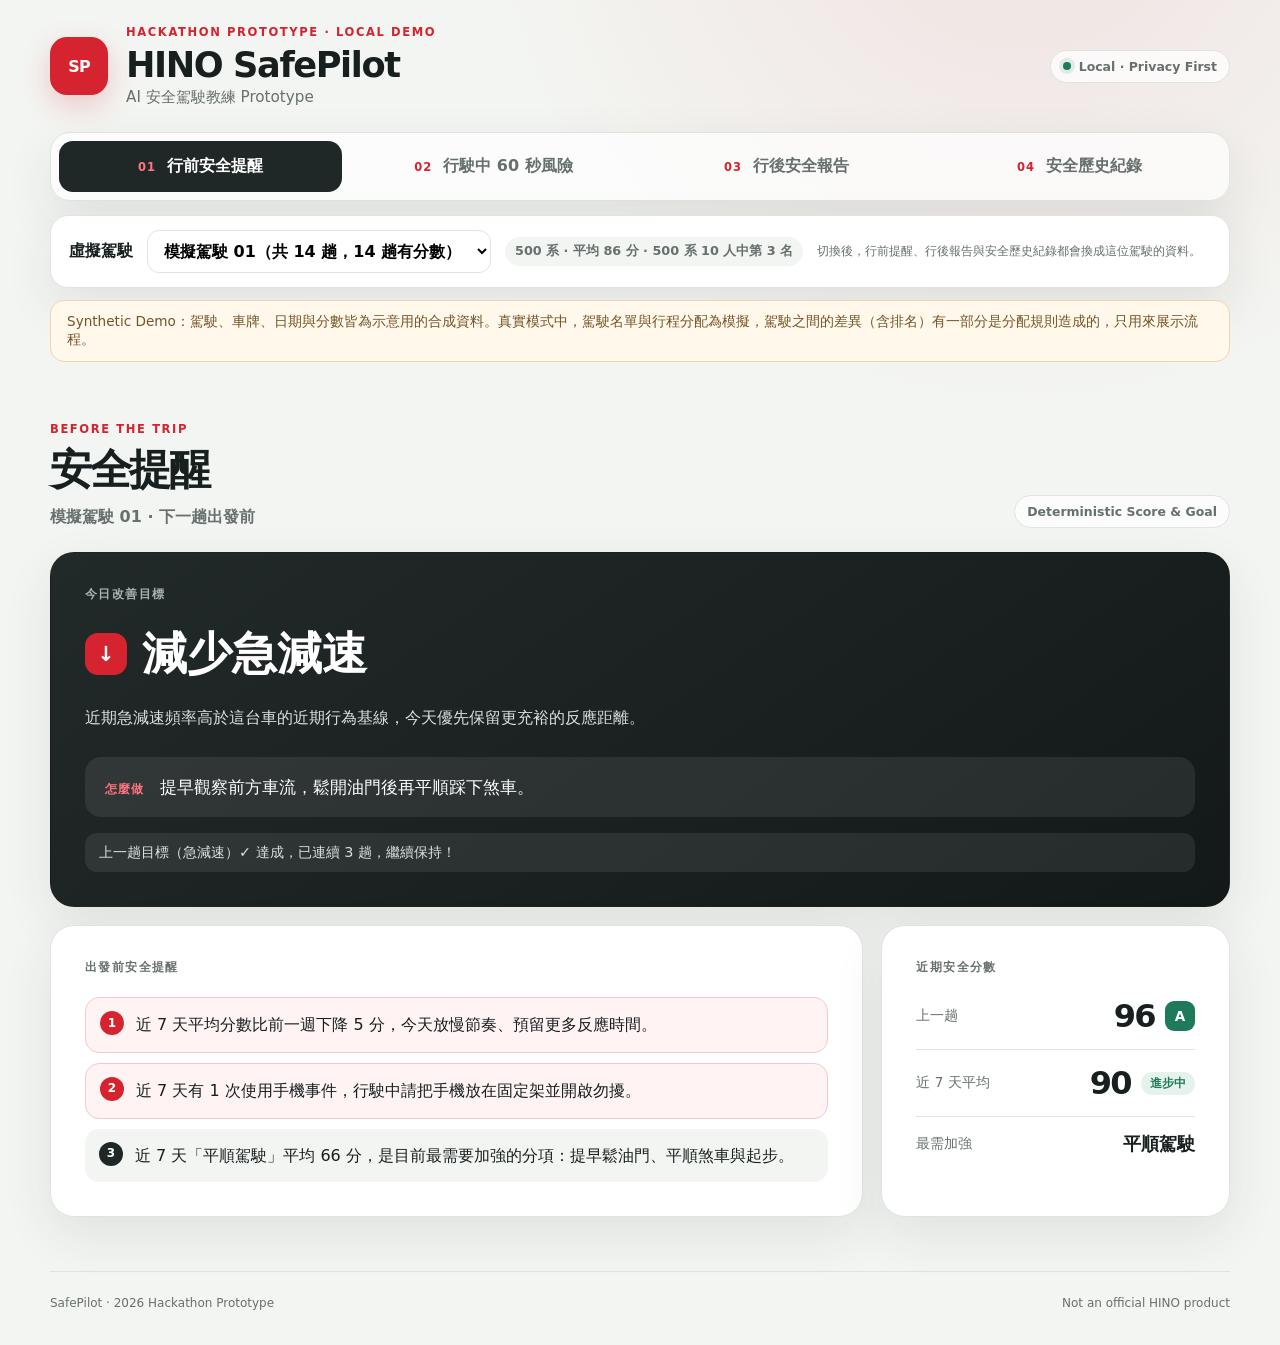
==== demo/index.html @ b27cf3ff "feat: turn the 60-second tab into a simulated-drive prediction player - Play a driver's trip forward" ====
<!doctype html>
<html lang="zh-Hant">
  <head>
    <meta charset="utf-8" />
    <meta name="viewport" content="width=device-width, initial-scale=1" />
    <meta name="description" content="SafePilot hackathon local prototype viewer" />
    <title>HINO SafePilot — Local Prototype</title>
    <link rel="icon" href="data:," />
    <link rel="stylesheet" href="./styles.css" />
  </head>
  <body>
    <div class="app-shell">
      <header class="topbar">
        <div class="brand-lockup">
          <span class="brand-mark" aria-hidden="true">SP</span>
          <div>
            <p class="eyebrow">Hackathon Prototype · Local Demo</p>
            <h1>HINO SafePilot</h1>
            <p class="subtitle">AI 安全駕駛教練 Prototype</p>
          </div>
        </div>
        <div class="system-chip"><span class="status-dot"></span>Local · Privacy First</div>
      </header>

      <nav class="stage-nav" aria-label="SafePilot 三階段導覽">
        <button class="stage-button active" data-view="predrive" aria-selected="true">
          <span class="stage-number">01</span><span>行前安全提醒</span>
        </button>
        <button class="stage-button" data-view="driving" aria-selected="false">
          <span class="stage-number">02</span><span>行駛中 60 秒風險</span>
        </button>
        <button class="stage-button" data-view="postdrive" aria-selected="false">
          <span class="stage-number">03</span><span>行後安全報告</span>
        </button>
        <button class="stage-button" data-view="drivers" aria-selected="false">
          <span class="stage-number">04</span><span>安全歷史紀錄</span>
        </button>
      </nav>

      <div class="driver-bar">
        <label for="driver-select">虛擬駕駛</label>
        <select id="driver-select"></select>
        <span id="driver-meta" class="driver-meta">—</span>
        <span class="microcopy">切換後，行前提醒、行後報告與安全歷史紀錄都會換成這位駕駛的資料。</span>
      </div>
      <p id="drivers-mock-note" class="mock-note">—</p>

      <main>
        <div id="global-error" class="error-panel hidden" role="alert">
          <strong>資料暫時無法取得</strong>
          <span>請確認 localhost server 與 synthetic JSON 是否可讀取。</span>
        </div>
        <div id="local-banner" class="local-banner hidden" role="note">
          <strong>本機私有資料</strong>
          <span>分數與提醒來自本機的 HINO 分析結果，只能在本機檢視，請勿截圖或外流。行駛中畫面仍使用 Synthetic Demo。</span>
        </div>

        <section id="predrive-view" class="view active" aria-labelledby="predrive-title">
          <div class="view-heading">
            <div><p class="eyebrow">Before the trip</p><h2 id="predrive-title">安全提醒</h2><p id="predrive-for" class="view-subtitle">—</p></div>
            <span class="contract-chip">Deterministic Score &amp; Goal</span>
          </div>
          <article class="goal-card accent-card today-goal">
            <p class="card-label">今日改善目標</p>
            <div class="goal-title-row"><span id="goal-icon" class="metric-icon">↓</span><h3 id="goal-title">—</h3></div>
            <p id="goal-message" class="lead-copy">資料載入中…</p>
            <div class="goal-how"><span>怎麼做</span><p id="goal-action">—</p></div>
            <p id="last-goal" class="last-goal hidden">—</p>
          </article>
          <div class="briefing-grid">
            <article class="metric-panel reminder-panel">
              <p class="card-label">出發前安全提醒</p>
              <ol id="reminder-list" class="reminder-list"></ol>
            </article>
            <article class="metric-panel score-summary">
              <p class="card-label">近期安全分數</p>
              <dl class="summary-list">
                <div><dt>上一趟</dt><dd><strong id="brief-last-score">—</strong><em id="brief-last-grade" class="grade-badge">—</em></dd></div>
                <div><dt id="brief-recent-label">近 7 天平均</dt><dd><strong id="brief-recent-score">—</strong><em id="brief-trend" class="trend-chip">—</em></dd></div>
                <div><dt>最需加強</dt><dd><strong id="brief-weakest" class="summary-text">—</strong></dd></div>
              </dl>
            </article>
          </div>
        </section>

        <section id="driving-view" class="view" aria-labelledby="driving-title">
          <div class="view-heading">
            <div><p class="eyebrow">During the trip</p><h2 id="driving-title">未來 60 秒風險契約預覽</h2><p id="driving-for" class="view-subtitle hidden">—</p></div>
            <span class="contract-chip warning">Offline Experiment</span>
          </div>
          <div id="driving-toolbar" class="driver-toolbar hidden">
            <label for="driving-select">選擇行程</label>
            <select id="driving-select"></select>
            <span class="microcopy">只列出有足夠連續資料（過去 5 分鐘）可以做 60 秒預測的行程</span>
          </div>
          <div id="player" class="player hidden">
            <button id="play-btn" type="button" class="play-btn" aria-label="播放">▶ 開始模擬行駛</button>
            <label for="play-speed" class="microcopy">速度</label>
            <select id="play-speed"><option value="10">10 倍</option><option value="30" selected>30 倍</option><option value="60">60 倍</option></select>
            <input id="play-slider" type="range" min="0" max="0" value="0" aria-label="行程時間" />
            <span id="play-clock" class="play-clock">—</span>
            <label class="voice-toggle"><input id="play-voice" type="checkbox" /> 語音提醒</label>
          </div>
          <div class="model-disclosure">
            <div><span class="status-dot amber"></span><strong>Model Status: XGBoost Experiment Ready · Not Production</strong></div>
            <p id="driving-disclosure">Evaluation Mode: Offline。下方時間線與風險數值皆是 Synthetic Demo，未連接即時車輛或 production alert engine。</p>
          </div>
          <div class="driving-grid">
            <article class="risk-dial-card">
              <span id="driving-badge" class="simulation-badge">Synthetic Demo</span>
              <div class="risk-dial" id="risk-dial"><div><strong id="risk-score">—</strong><span id="risk-dial-caption">模擬機率</span></div></div>
              <h3 id="risk-level">—</h3>
              <p id="risk-event">—</p>
              <p id="voice-banner" class="voice-banner hidden">—</p>
            </article>
            <article class="metric-panel">
              <p class="card-label">Prediction Contract Preview</p>
              <dl class="contract-list">
                <div><dt>預測 horizon</dt><dd id="risk-horizon">—</dd></div>
                <div><dt>模型版本</dt><dd id="risk-model">—</dd></div>
                <div><dt>候選 label</dt><dd id="risk-label">—</dd></div>
                <div><dt>Anchor cadence</dt><dd id="risk-cadence">—</dd></div>
              </dl>
            </article>
            <article class="metric-panel">
              <p class="card-label">Known Holdout · Aggregate</p>
              <dl class="contract-list">
                <div><dt>XGB / Logistic PR-AUC</dt><dd>0.526 / 0.491</dd></div>
                <div><dt>XGB Recall / Precision</dt><dd>0.313 / 0.604</dd></div>
                <div><dt>V1 false alerts/hour</dt><dd>3.12</dd></div>
                <div><dt>狀態</dt><dd>Known benchmark only</dd></div>
              </dl>
            </article>
          </div>
          <article id="model-inputs" class="factor-panel hidden">
            <p class="card-label">模型現在看到的資料（只有「現在」以前）</p>
            <div class="factor-list">
              <div class="factor-item"><strong id="in-speed">—</strong><span>近 1 分鐘平均車速</span></div>
              <div class="factor-item"><strong id="in-decel">—</strong><span>近 5 分鐘急減速次數</span></div>
              <div class="factor-item"><strong id="in-distract">—</strong><span>近 5 分鐘分心次數</span></div>
            </div>
          </article>
          <article id="risk-chart-panel" class="factor-panel hidden">
            <p class="card-label">每 10 秒一次的 60 秒風險預測（只畫到現在）</p>
            <div id="risk-chart" class="score-chart risk-chart" role="img" aria-label="這趟每 10 秒的預測風險"></div>
            <p id="risk-chart-note" class="microcopy">—</p>
          </article>
          <article class="factor-panel"><p id="factor-label" class="card-label">模擬 top factors</p><div id="risk-factors" class="factor-list"></div></article>
          <article class="factor-panel"><p id="timeline-label" class="card-label">Alert Policy V1 · Synthetic Timeline</p><div id="alert-timeline" class="alert-timeline"></div></article>
          <p class="microcopy">Threshold、cooldown、escalation 與 hysteresis 皆為 experimental prototype，尚未經 HINO／domain expert 核准；本頁不執行模型推論。</p>
        </section>

        <section id="postdrive-view" class="view" aria-labelledby="postdrive-title">
          <div class="view-heading">
            <div><p class="eyebrow">After the trip</p><h2 id="postdrive-title">把每趟行程變成下一次進步</h2><p id="postdrive-for" class="view-subtitle">—</p></div>
            <span class="contract-chip">Post-trip Analytics</span>
          </div>
          <div class="driver-toolbar">
            <label for="report-select">選擇行程</label>
            <select id="report-select"></select>
            <span id="report-meta" class="microcopy">—</span>
          </div>
          <article id="goal-check" class="goal-check hidden">
            <div>
              <p class="card-label">這趟的目標達成了嗎？</p>
              <h3 id="goal-check-title">—</h3>
              <p id="goal-check-detail" class="microcopy">—</p>
            </div>
            <div class="goal-check-side">
              <span id="goal-check-badge" class="goal-badge">—</span>
              <strong id="goal-check-streak">—</strong>
            </div>
          </article>
          <div class="score-grid">
            <article class="score-card accent-card">
              <p class="card-label">本趟安全分數</p>
              <div class="score-ring" id="score-ring"><div><strong id="score-overall">—</strong><span>/ 100</span></div></div>
              <div class="score-grade-row"><span id="score-grade" class="grade-badge large">—</span><p id="score-note">—</p></div>
            </article>
            <article class="metric-panel">
              <p class="card-label">分項分數</p>
              <div id="category-bars" class="category-bars"></div>
              <p class="card-label deduction-label">主要扣分原因</p>
              <ul id="deduction-list" class="deduction-list"></ul>
              <p id="score-caps" class="microcopy"></p>
            </article>
          </div>
          <article id="road-context" class="metric-panel road-context hidden">
            <p class="card-label">路況公平比較 · 同樣路段、同樣時段的一般駕駛</p>
            <h3 id="road-summary">—</h3>
            <div id="road-items" class="road-items"></div>
            <p class="microcopy">「一般」來自油耗組的路段行為地圖（道路類型 × 時段 × 500 公尺網格）。路況調整後分數只調整急加速、急減速、超速、怠速四項，其餘項目不變。</p>
          </article>
          <article id="alert-review" class="metric-panel alert-review hidden">
            <p class="card-label">60 秒預警回放 · 如果當時有 SafePilot</p>
            <h3 id="alert-summary">—</h3>
            <ol id="alert-list" class="alert-list"></ol>
            <p id="alert-note" class="microcopy">—</p>
          </article>
          <div id="trip-metrics" class="metric-cards"></div>
          <div class="report-grid">
            <article class="event-card">
              <p class="card-label">行為事件摘要</p>
              <div id="event-list" class="event-list"></div>
              <div class="behavior-pair">
                <div><span>相對較佳</span><strong id="trip-strength">—</strong></div>
                <div><span>優先改善</span><strong id="trip-weakness">—</strong></div>
              </div>
            </article>
            <article class="ai-report-card accent-card">
              <p class="card-label" id="ai-label">AI 行程摘要 · Synthetic</p>
              <blockquote id="ai-summary">資料載入中…</blockquote>
              <div class="next-focus"><span>NEXT FOCUS</span><strong id="next-focus">—</strong></div>
            </article>
          </div>
          <article class="context-card"><p class="card-label">值得留意的事件脈絡</p><div id="event-context">—</div></article>
          <p class="microcopy score-disclaimer">安全分數由固定公式計算（safety-score-v1），權重與參考值為 prototype 設定，尚未經 HINO／domain expert 驗證；AI 只負責文字說明，不參與評分。</p>
        </section>

        <section id="drivers-view" class="view" aria-labelledby="drivers-title">
          <div class="view-heading">
            <div><p class="eyebrow">Driver history</p><h2 id="drivers-title">安全歷史紀錄</h2></div>
            <span class="contract-chip warning">模擬駕駛名單</span>
          </div>
          <div class="driver-stats">
            <article class="trip-metric"><span>平均安全分數</span><strong id="drv-average">—</strong><em id="drv-rank" class="rank-note">—</em><em id="drv-road" class="rank-note">—</em></article>
            <article class="trip-metric"><span id="drv-recent-label">最近 10 趟平均</span><strong id="drv-recent">—</strong><em id="drv-trend" class="trend-chip">—</em></article>
            <article class="trip-metric"><span>全部行程／總里程</span><strong id="drv-trips">—</strong></article>
            <article class="trip-metric"><span>鏡頭遮蔽行程</span><strong id="drv-camera">—</strong></article>
          </div>
          <div class="report-grid">
            <article class="metric-panel">
              <p class="card-label">每趟安全分數走勢</p>
              <div id="drv-chart" class="score-chart" role="img" aria-label="每趟安全分數走勢"></div>
              <p class="microcopy">只畫 2 公里以上的行程（短程權重低，列在下方紀錄表）。虛線為等級門檻（A 90、B 80、C 70、D 60）；滑鼠移到點上可看該趟分數。平均分數依公里數加權。</p>
            </article>
            <article class="metric-panel">
              <p class="card-label">分項平均</p>
              <div id="drv-categories" class="category-bars"></div>
              <p class="card-label deduction-label">最常被扣分的項目</p>
              <ul id="drv-deductions" class="deduction-list"></ul>
            </article>
          </div>
          <article class="metric-panel trip-history">
            <p class="card-label">行程紀錄（最新在上，點選可看扣分明細）</p>
            <div class="table-scroll">
              <table class="history-table">
                <thead><tr><th>第幾趟</th><th>日期</th><th>車牌（模擬）</th><th>里程</th><th>分數</th><th>等級</th><th>目標</th><th>主要扣分</th></tr></thead>
                <tbody id="drv-trip-rows"></tbody>
              </table>
            </div>
            <div id="drv-trip-detail" class="trip-detail hidden"></div>
          </article>
        </section>
      </main>

      <footer><span>SafePilot · 2026 Hackathon Prototype</span><span>Not an official HINO product</span></footer>
    </div>
    <script src="./app.js" defer></script>
  </body>
</html>
---- demo/styles.css ----
:root {
  --ink: #17201f;
  --muted: #66706e;
  --paper: #f3f5f2;
  --surface: #ffffff;
  --line: #dfe4df;
  --red: #d5232f;
  --red-dark: #a81721;
  --charcoal: #202827;
  --green: #1f7a5b;
  --amber: #dc8b18;
  --shadow: 0 18px 50px rgba(30, 42, 39, 0.09);
}

* { box-sizing: border-box; }
body {
  margin: 0;
  color: var(--ink);
  background:
    radial-gradient(circle at 80% -10%, rgba(213, 35, 47, 0.09), transparent 34rem),
    var(--paper);
  font-family: Inter, "Noto Sans TC", "Segoe UI", system-ui, sans-serif;
}
button { font: inherit; }
.app-shell { width: min(1180px, calc(100% - 40px)); margin: 0 auto; min-height: 100vh; }
.topbar { min-height: 132px; display: flex; align-items: center; justify-content: space-between; gap: 24px; }
.brand-lockup { display: flex; align-items: center; gap: 18px; }
.brand-mark {
  display: grid; place-items: center; width: 58px; height: 58px; border-radius: 17px;
  background: var(--red); color: white; font-weight: 900; letter-spacing: -0.05em; box-shadow: 0 10px 28px rgba(213, 35, 47, .22);
}
.eyebrow { margin: 0 0 5px; color: var(--red); font-size: .72rem; font-weight: 800; letter-spacing: .14em; text-transform: uppercase; }
h1, h2, h3, p { margin-top: 0; }
h1 { margin-bottom: 2px; font-size: clamp(1.55rem, 3vw, 2.2rem); letter-spacing: -.04em; }
.subtitle { margin: 0; color: var(--muted); font-size: .95rem; }
.system-chip, .contract-chip, .simulation-badge {
  display: inline-flex; align-items: center; gap: 8px; width: fit-content; padding: 8px 12px;
  border: 1px solid var(--line); border-radius: 999px; background: rgba(255,255,255,.75); color: var(--muted); font-size: .78rem; font-weight: 700;
}
.status-dot { width: 8px; height: 8px; border-radius: 50%; background: var(--green); box-shadow: 0 0 0 4px rgba(31,122,91,.12); }
.status-dot.amber { background: var(--amber); box-shadow: 0 0 0 4px rgba(220,139,24,.14); }
.stage-nav { display: grid; grid-template-columns: repeat(4, 1fr); gap: 10px; padding: 8px; border: 1px solid var(--line); border-radius: 20px; background: rgba(255,255,255,.72); box-shadow: var(--shadow); }
.stage-button { border: 0; border-radius: 14px; padding: 15px 18px; color: var(--muted); background: transparent; cursor: pointer; font-weight: 750; transition: background .18s ease, color .18s ease, transform .18s ease; }
.stage-button:hover { transform: translateY(-1px); }
.stage-button.active { background: var(--charcoal); color: white; }
.stage-number { margin-right: 11px; color: var(--red); font-size: .72rem; letter-spacing: .08em; }
.stage-button.active .stage-number { color: #ff7680; }
main { padding: 42px 0 54px; }
.view { display: none; animation: reveal .28s ease; }
.view.active { display: block; }
@keyframes reveal { from { opacity: 0; transform: translateY(6px); } to { opacity: 1; transform: none; } }
.view-heading { display: flex; align-items: end; justify-content: space-between; gap: 20px; margin-bottom: 24px; }
.view-heading h2 { margin: 0; font-size: clamp(1.7rem, 4vw, 2.65rem); letter-spacing: -.055em; }
.contract-chip.warning { color: #89520a; border-color: #f0ce9f; background: #fff7e9; }
.driving-grid, .report-grid { display: grid; grid-template-columns: 1.2fr .8fr; gap: 18px; }
.goal-card, .metric-panel, .risk-dial-card, .factor-panel, .event-card, .ai-report-card, .context-card { border: 1px solid var(--line); border-radius: 24px; background: var(--surface); padding: clamp(22px, 4vw, 34px); box-shadow: var(--shadow); }
.accent-card { color: white; border-color: transparent; background: linear-gradient(145deg, #222a29, #131918); }
.card-label { margin-bottom: 22px; color: var(--muted); font-size: .72rem; font-weight: 850; letter-spacing: .12em; text-transform: uppercase; }
.accent-card .card-label { color: #aab4b1; }
.goal-title-row { display: flex; align-items: center; gap: 15px; }
.goal-title-row h3 { margin: 0; font-size: clamp(1.7rem, 4vw, 2.8rem); }
.metric-icon { display: grid; place-items: center; width: 42px; height: 42px; border-radius: 13px; background: var(--red); font-size: 1.3rem; font-weight: 900; }
.lead-copy { max-width: 720px; margin: 20px 0 24px; color: #dbe1df; line-height: 1.8; }
.behavior-pair span { display: block; margin-bottom: 6px; color: var(--muted); font-size: .74rem; }
.microcopy { margin: 0; color: var(--muted); font-size: .78rem; }
.model-disclosure { display: flex; align-items: center; justify-content: space-between; gap: 24px; margin-bottom: 18px; padding: 18px 22px; border: 1px solid #efd5ab; border-radius: 18px; background: #fff8eb; }
.model-disclosure div { display: flex; align-items: center; gap: 10px; }
.model-disclosure p { margin: 0; color: #755528; font-size: .85rem; }
.risk-dial-card { position: relative; display: grid; justify-items: center; text-align: center; }
.simulation-badge { position: absolute; top: 22px; right: 22px; color: var(--red-dark); border-color: #f1c8cb; background: #fff6f6; }
.risk-dial { --score: 0deg; position: relative; display: grid; place-items: center; width: 220px; aspect-ratio: 1; margin: 24px 0; border-radius: 50%; background: conic-gradient(var(--red) var(--score), #ecefec 0); }
.risk-dial::before { content: ""; position: absolute; width: 168px; aspect-ratio: 1; border-radius: 50%; background: white; }
.risk-dial div { position: relative; z-index: 1; }
.risk-dial strong { display: block; font-size: 3rem; letter-spacing: -.06em; }
.risk-dial span { color: var(--muted); font-size: .76rem; }
.risk-dial-card h3 { margin-bottom: 8px; font-size: 1.45rem; }
.risk-dial-card > p { color: var(--muted); }
.contract-list { margin: 0; }
.contract-list div { display: flex; justify-content: space-between; gap: 20px; padding: 17px 0; border-bottom: 1px solid var(--line); }
.contract-list div:last-child { border-bottom: 0; }
.contract-list dt { color: var(--muted); }
.contract-list dd { margin: 0; text-align: right; font-weight: 750; }
.factor-panel { margin-top: 18px; }
.factor-list { display: grid; grid-template-columns: repeat(3, 1fr); gap: 12px; }
.factor-item { padding: 18px; border-radius: 15px; background: var(--paper); }
.factor-item strong { display: block; margin-bottom: 7px; }
.factor-item span { color: var(--muted); font-size: .8rem; }
.alert-timeline { display: grid; grid-template-columns: repeat(3, 1fr); gap: 12px; }
.timeline-item { padding: 16px; border-left: 4px solid #c7ceca; border-radius: 12px; background: var(--paper); }
.timeline-item.speaks { border-left-color: var(--red); background: #fff5f6; }
.timeline-item strong, .timeline-item span { display: block; }
.timeline-item span { margin-top: 6px; color: var(--muted); font-size: .78rem; }
.metric-cards { display: grid; grid-template-columns: repeat(4, 1fr); gap: 12px; margin-bottom: 18px; }
.trip-metric { padding: 20px; border: 1px solid var(--line); border-radius: 18px; background: white; box-shadow: 0 10px 28px rgba(30,42,39,.06); }
.trip-metric span { display: block; margin-bottom: 10px; color: var(--muted); font-size: .72rem; }
.trip-metric strong { font-size: 1.6rem; letter-spacing: -.04em; }
.event-list { display: grid; gap: 10px; }
.event-row { display: flex; justify-content: space-between; padding: 12px 0; border-bottom: 1px solid var(--line); }
.event-row span { color: var(--muted); }
.behavior-pair { display: grid; grid-template-columns: 1fr 1fr; gap: 12px; margin-top: 24px; }
.behavior-pair div { padding: 17px; border-radius: 15px; background: var(--paper); }
.ai-report-card blockquote { margin: 0 0 34px; color: #eef2f0; font-size: 1.2rem; line-height: 1.8; }
.next-focus { padding-top: 20px; border-top: 1px solid rgba(255,255,255,.14); }
.next-focus span { display: block; margin-bottom: 8px; color: #aab4b1; font-size: .7rem; letter-spacing: .12em; }
.context-card { margin-top: 18px; }
.context-card > div { color: var(--muted); line-height: 1.75; }
.local-banner { display: flex; flex-direction: column; gap: 6px; margin-bottom: 22px; padding: 16px 22px; border: 1px solid #efd5ab; border-radius: 16px; background: #fff8eb; color: #755528; font-size: .85rem; }
.briefing-grid { display: grid; grid-template-columns: 1.4fr .6fr; gap: 18px; }
.score-grid { display: grid; grid-template-columns: .9fr 1.1fr; gap: 18px; margin-bottom: 18px; }
.today-goal { margin-bottom: 18px; }
.goal-how { display: flex; align-items: baseline; gap: 16px; padding: 16px 20px; border-radius: 16px; background: rgba(255,255,255,.08); }
.goal-how span { flex: none; color: #ff7680; font-size: .75rem; font-weight: 900; letter-spacing: .08em; }
.goal-how p { margin: 0; color: white; font-size: 1.05rem; line-height: 1.7; }
.summary-list { margin: 0; }
.summary-list div { display: flex; align-items: center; justify-content: space-between; gap: 12px; padding: 14px 0; border-bottom: 1px solid var(--line); }
.summary-list div:first-child { padding-top: 0; }
.summary-list div:last-child { border-bottom: 0; padding-bottom: 0; }
.summary-list dt { color: var(--muted); font-size: .85rem; }
.summary-list dd { display: flex; align-items: center; gap: 10px; margin: 0; }
.summary-list strong { font-size: 2rem; letter-spacing: -.05em; }
.summary-list .summary-text { font-size: 1.15rem; letter-spacing: 0; }
.grade-badge { display: inline-grid; place-items: center; min-width: 30px; height: 30px; padding: 0 8px; border-radius: 9px; background: var(--charcoal); color: white; font-style: normal; font-weight: 900; font-size: .85rem; }
.grade-badge.large { min-width: 48px; height: 48px; border-radius: 14px; font-size: 1.5rem; }
.grade-A { background: var(--green); } .grade-B { background: #3f8f5c; } .grade-C { background: var(--amber); } .grade-D, .grade-E { background: var(--red); }
.trend-chip { display: inline-block; padding: 4px 9px; border-radius: 99px; background: var(--paper); color: var(--muted); font-style: normal; font-size: .72rem; font-weight: 800; }
.trend-improving { background: #e5f3ec; color: var(--green); } .trend-declining { background: #fdecee; color: var(--red-dark); }
.reminder-list { display: grid; gap: 10px; margin: 0; padding: 0; list-style: none; counter-reset: reminder; }
.reminder-list li { position: relative; padding: 14px 16px 14px 50px; font-size: 1rem; border-radius: 14px; background: var(--paper); line-height: 1.6; counter-increment: reminder; }
.reminder-list li::before { content: counter(reminder); position: absolute; left: 14px; top: 13px; display: grid; place-items: center; width: 24px; height: 24px; border-radius: 50%; background: var(--charcoal); color: white; font-size: .75rem; font-weight: 800; }
.reminder-list li.high { background: #fff3f4; border: 1px solid #f3c9cd; }
.reminder-list li.high::before { background: var(--red); }
.score-card { display: grid; justify-items: center; text-align: center; border-radius: 24px; padding: clamp(22px, 4vw, 34px); box-shadow: var(--shadow); }
.score-card .card-label { justify-self: start; }
.score-ring { --score: 0deg; --ring: var(--green); position: relative; display: grid; place-items: center; width: 200px; aspect-ratio: 1; margin: 6px 0 20px; border-radius: 50%; background: conic-gradient(var(--ring) var(--score), rgba(255,255,255,.12) 0); }
.score-ring::before { content: ""; position: absolute; width: 156px; aspect-ratio: 1; border-radius: 50%; background: #171d1c; }
.score-ring div { position: relative; z-index: 1; }
.score-ring strong { display: block; font-size: 3.4rem; letter-spacing: -.06em; }
.score-ring span { color: #aab4b1; font-size: .78rem; }
.score-grade-row { display: flex; align-items: center; gap: 14px; text-align: left; }
.score-grade-row p { margin: 0; color: #dbe1df; line-height: 1.6; font-size: .9rem; }
.category-bars { display: grid; gap: 14px; }
.category-bar { display: grid; grid-template-columns: 5.5em 1fr 2.5em; align-items: center; gap: 12px; }
.category-bar span { color: var(--muted); font-size: .85rem; }
.category-bar strong { text-align: right; }
.bar-track { height: 10px; border-radius: 99px; overflow: hidden; background: var(--paper); }
.bar-track i { display: block; height: 100%; border-radius: inherit; background: var(--green); transition: width .5s ease; }
.bar-track i.mid { background: var(--amber); } .bar-track i.low { background: var(--red); }
.deduction-label { margin: 28px 0 12px; }
.deduction-list { display: grid; gap: 8px; margin: 0 0 12px; padding: 0; list-style: none; }
.deduction-list li { display: flex; justify-content: space-between; gap: 12px; padding: 10px 0; border-bottom: 1px solid var(--line); }
.deduction-list li span { color: var(--muted); font-size: .85rem; }
.deduction-list li strong { color: var(--red-dark); white-space: nowrap; }
.score-disclaimer { margin-top: 18px; }
.deduction-definition { display: block; margin-top: 4px; color: var(--muted); font-size: .76rem; opacity: .85; }
.score-warning { padding: 10px 12px; border-radius: 10px; background: #fff3f4; color: var(--red-dark); }
.driver-bar { display: flex; flex-wrap: wrap; align-items: center; gap: 10px 14px; margin-top: 14px; padding: 14px 18px; border: 1px solid var(--line); border-radius: 18px; background: var(--surface); box-shadow: var(--shadow); }
.driver-bar label { font-weight: 850; }
.driver-bar select { min-width: 240px; padding: 10px 12px; border: 1px solid var(--line); border-radius: 12px; background: white; font: inherit; font-weight: 750; }
.driver-meta { padding: 6px 10px; border-radius: 99px; background: var(--paper); color: var(--muted); font-size: .8rem; font-weight: 750; }
.driver-bar + .mock-note { margin-top: 12px; }
.view-subtitle { margin: 8px 0 0; color: var(--muted); font-weight: 650; }
.open-report { margin-top: 10px; padding: 9px 14px; border: 0; border-radius: 10px; background: var(--charcoal); color: white; font-weight: 750; cursor: pointer; }
.mock-note { margin: 0 0 18px; padding: 12px 16px; border: 1px solid #efd5ab; border-radius: 14px; background: #fff8eb; color: #755528; font-size: .85rem; }
.driver-toolbar { display: flex; flex-wrap: wrap; align-items: center; gap: 12px; margin-bottom: 18px; }
.driver-toolbar label { font-weight: 800; }
.driver-toolbar select { min-width: 220px; padding: 10px 12px; border: 1px solid var(--line); border-radius: 12px; background: white; font: inherit; }
.driver-stats { display: grid; grid-template-columns: repeat(4, 1fr); gap: 12px; margin-bottom: 18px; }
.driver-stats .trend-chip { margin-left: 8px; vertical-align: middle; }
.score-chart { position: relative; }
.score-chart svg { display: block; width: 100%; height: auto; overflow: visible; }
.score-chart .grid-line { stroke: var(--line); stroke-dasharray: 4 4; }
.score-chart .axis-label { fill: var(--muted); font-size: 11px; }
.score-chart .score-line { fill: none; stroke: var(--green); stroke-width: 2; stroke-linejoin: round; }
.score-chart .score-dot { fill: var(--green); stroke: var(--surface); stroke-width: 2; }
.score-chart .score-dot.active { r: 6; }
.score-chart .hit { fill: transparent; cursor: pointer; }
.chart-tooltip { position: absolute; pointer-events: none; padding: 8px 10px; border-radius: 10px; background: var(--charcoal); color: white; font-size: .78rem; line-height: 1.5; white-space: nowrap; transform: translate(-50%, calc(-100% - 12px)); }
.chart-empty { padding: 40px 0; color: var(--muted); text-align: center; }
.trip-history { margin-top: 18px; }
.table-scroll { max-height: 420px; overflow: auto; }
.history-table { width: 100%; border-collapse: collapse; font-size: .88rem; }
.history-table th { position: sticky; top: 0; padding: 10px 8px; background: var(--surface); color: var(--muted); font-size: .74rem; text-align: left; border-bottom: 1px solid var(--line); }
.history-table td { padding: 10px 8px; border-bottom: 1px solid var(--line); }
.history-table td.num { font-variant-numeric: tabular-nums; }
.history-table tr.clickable { cursor: pointer; }
.history-table tr.clickable:hover, .history-table tr.selected { background: var(--paper); }
.history-table .grade-badge { min-width: 24px; height: 24px; font-size: .75rem; }
.trip-detail { margin-top: 16px; padding: 18px; border-radius: 16px; background: var(--paper); }
.trip-detail h4 { margin: 0 0 12px; }
.trip-detail .category-bars { margin-bottom: 14px; }
.last-goal { margin: 16px 0 0; padding: 10px 14px; border-radius: 12px; background: rgba(255,255,255,.08); color: #dbe1df; font-size: .9rem; }
.goal-check { display: flex; align-items: center; justify-content: space-between; gap: 18px; margin-bottom: 18px; padding: 20px 24px; border: 1px solid var(--line); border-radius: 20px; background: var(--surface); box-shadow: var(--shadow); }
.goal-check .card-label { margin-bottom: 8px; }
.goal-check h3 { margin: 0 0 6px; font-size: 1.25rem; }
.goal-check-side { display: grid; justify-items: end; gap: 8px; text-align: right; }
.goal-check-side strong { color: var(--muted); font-size: .85rem; white-space: nowrap; }
.goal-badge { padding: 8px 14px; border-radius: 999px; background: var(--paper); color: var(--muted); font-weight: 850; white-space: nowrap; }
.goal-badge.achieved { background: #e5f3ec; color: var(--green); }
.goal-badge.missed { background: #fdecee; color: var(--red-dark); }
.rank-note { display: block; margin-top: 6px; color: var(--muted); font-size: .78rem; font-style: normal; }
.goal-mark.achieved { color: var(--green); font-weight: 850; }
.goal-mark.missed { color: var(--red-dark); font-weight: 850; }
.alert-review { margin-bottom: 18px; }
.alert-review h3 { margin: 0 0 14px; font-size: 1.15rem; }
.alert-list { display: grid; gap: 8px; margin: 0 0 12px; padding: 0; list-style: none; }
.alert-list li { display: flex; flex-wrap: wrap; align-items: baseline; gap: 6px 14px; padding: 12px 14px; border-left: 4px solid #c7ceca; border-radius: 12px; background: var(--paper); }
.alert-list li.hit { border-left-color: var(--red); background: #fff5f6; }
.alert-list .alert-time { min-width: 6.5em; font-weight: 850; font-variant-numeric: tabular-nums; }
.alert-list .alert-risk { color: var(--muted); font-size: .8rem; }
.alert-list .alert-outcome { flex: 1 1 220px; }
.road-context { margin-bottom: 18px; }
.road-context h3 { margin: 0 0 14px; font-size: 1.15rem; }
.road-items { display: grid; grid-template-columns: repeat(4, 1fr); gap: 10px; margin-bottom: 12px; }
.road-item { padding: 14px; border-radius: 14px; background: var(--paper); }
.road-item span { display: block; color: var(--muted); font-size: .78rem; margin-bottom: 6px; }
.road-item strong { font-size: 1.2rem; }
.road-item em { display: block; margin-top: 4px; color: var(--muted); font-size: .78rem; font-style: normal; }
.road-item.better strong { color: var(--green); }
.road-item.worse strong { color: var(--red-dark); }
@media (max-width: 820px) { .road-items { grid-template-columns: repeat(2, 1fr); } }
.risk-chart .threshold { stroke: var(--red); stroke-dasharray: 5 4; opacity: .7; }
.risk-chart .threshold.reset { stroke: var(--amber); }
.risk-chart .risk-line { fill: none; stroke: var(--charcoal); stroke-width: 2; stroke-linejoin: round; }
.risk-chart .alert-dot { fill: var(--red); stroke: var(--surface); stroke-width: 2; }
.risk-chart .event-mark { fill: var(--amber); stroke: var(--surface); stroke-width: 1.5; }
.risk-chart .hover-line { stroke: var(--muted); stroke-width: 1; }
.chart-legend { display: flex; flex-wrap: wrap; gap: 6px 16px; margin: 8px 0 4px; color: var(--muted); font-size: .78rem; }
.chart-legend i { display: inline-block; width: 10px; height: 10px; margin-right: 6px; border-radius: 50%; vertical-align: -1px; }
.chart-legend i.line { width: 16px; height: 2px; border-radius: 0; background: var(--charcoal); vertical-align: 3px; }
.chart-legend i.alert { background: var(--red); }
.chart-legend i.event { background: var(--amber); border-radius: 2px; }
.chart-legend i.dash { width: 16px; height: 0; border-top: 2px dashed var(--red); border-radius: 0; vertical-align: 3px; }
.player { display: flex; flex-wrap: wrap; align-items: center; gap: 10px 14px; margin-bottom: 18px; padding: 14px 18px; border: 1px solid var(--line); border-radius: 18px; background: var(--surface); box-shadow: var(--shadow); }
.play-btn { padding: 10px 18px; border: 0; border-radius: 12px; background: var(--charcoal); color: white; font-weight: 850; cursor: pointer; }
.player select { padding: 8px 10px; border: 1px solid var(--line); border-radius: 10px; background: white; font: inherit; }
#play-slider { flex: 1 1 220px; accent-color: var(--red); }
.play-clock { min-width: 9em; font-weight: 800; font-variant-numeric: tabular-nums; }
.voice-toggle { color: var(--muted); font-size: .85rem; }
.risk-dial-card > p.voice-banner, .voice-banner { margin: 12px 0 0; padding: 10px 14px; border-radius: 12px; background: var(--red); color: white; font-weight: 850; }
.risk-chart .now-line { stroke: var(--red-dark); stroke-width: 1.5; }
.risk-chart .now-label { fill: var(--red-dark); font-size: 11px; font-weight: 800; }
.timeline-item.pending { border-left-color: var(--amber); background: #fff8eb; }
.timeline-item.hit { border-left-color: var(--green); background: #eef7f2; }
.error-panel { display: flex; flex-direction: column; gap: 6px; margin-bottom: 22px; padding: 18px 22px; border: 1px solid #efb8bc; border-radius: 16px; background: #fff3f4; color: var(--red-dark); }
.hidden { display: none !important; }
footer { display: flex; justify-content: space-between; gap: 20px; padding: 24px 0 35px; border-top: 1px solid var(--line); color: var(--muted); font-size: .75rem; }

@media (max-width: 820px) {
  .app-shell { width: min(100% - 24px, 680px); }
  .topbar { min-height: 112px; }
  .system-chip { display: none; }
  .stage-nav { grid-template-columns: 1fr; }
  .stage-button { text-align: left; }
  .driving-grid, .report-grid, .briefing-grid, .score-grid { grid-template-columns: 1fr; }
  .driver-stats { grid-template-columns: repeat(2, 1fr); }
  .metric-cards { grid-template-columns: repeat(2, 1fr); }
  .factor-list, .alert-timeline { grid-template-columns: 1fr; }
  .model-disclosure { align-items: flex-start; flex-direction: column; }
}

@media (max-width: 520px) {
  .goal-check { flex-direction: column; align-items: flex-start; }
  .goal-check-side { justify-items: start; text-align: left; }
  .brand-mark { width: 48px; height: 48px; border-radius: 14px; }
  .view-heading { align-items: flex-start; flex-direction: column; }
  .contract-chip { align-self: flex-start; }
  .metric-cards, .behavior-pair { grid-template-columns: 1fr; }
  .goal-card, .metric-panel, .risk-dial-card, .factor-panel, .event-card, .ai-report-card, .context-card { border-radius: 20px; }
  footer { flex-direction: column; }
}

@media (prefers-reduced-motion: reduce) {
  *, *::before, *::after { scroll-behavior: auto !important; animation: none !important; transition: none !important; }
}
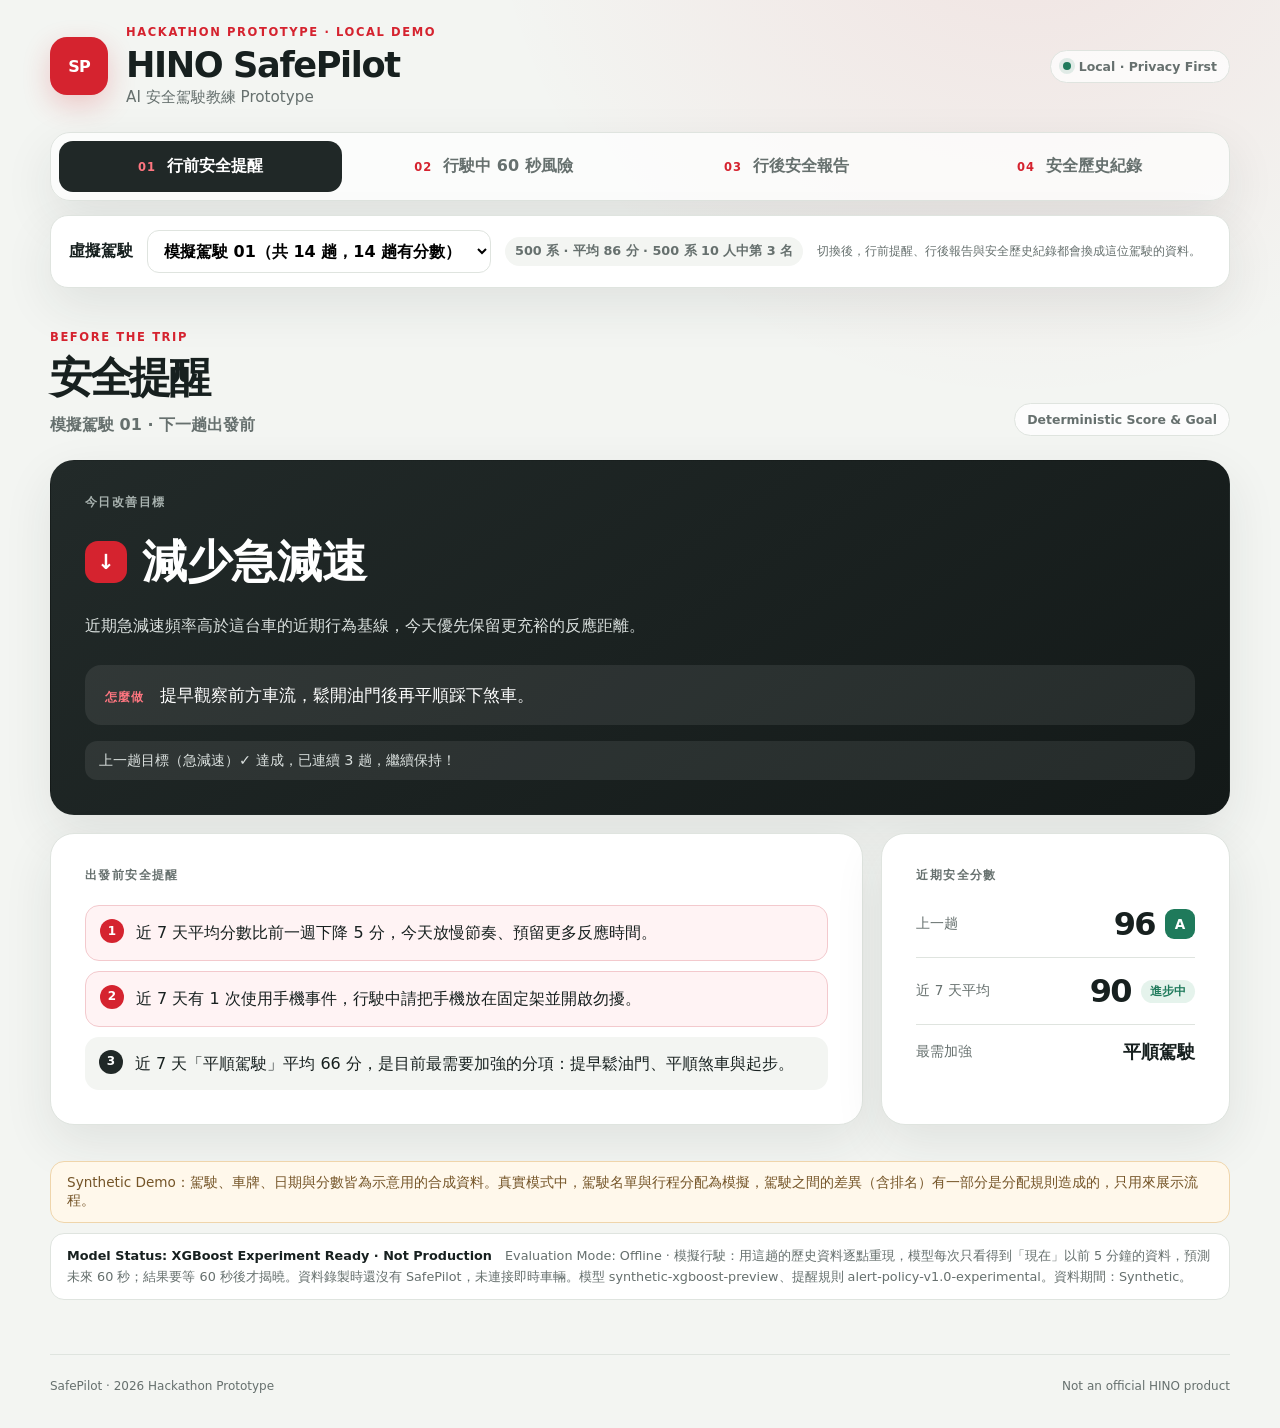
==== commit a52cb300: "style: move demo notices to the page bottom and drop the tab 2 status box - Simulation and local-dat" ====
--- a/demo/index.html
+++ b/demo/index.html
@@ -43,16 +43,11 @@
         <span id="driver-meta" class="driver-meta">—</span>
         <span class="microcopy">切換後，行前提醒、行後報告與安全歷史紀錄都會換成這位駕駛的資料。</span>
       </div>
-      <p id="drivers-mock-note" class="mock-note">—</p>
 
       <main>
         <div id="global-error" class="error-panel hidden" role="alert">
           <strong>資料暫時無法取得</strong>
           <span>請確認 localhost server 與 synthetic JSON 是否可讀取。</span>
-        </div>
-        <div id="local-banner" class="local-banner hidden" role="note">
-          <strong>本機私有資料</strong>
-          <span>分數與提醒來自本機的 HINO 分析結果，只能在本機檢視，請勿截圖或外流。行駛中畫面仍使用 Synthetic Demo。</span>
         </div>
 
         <section id="predrive-view" class="view active" aria-labelledby="predrive-title">
@@ -100,10 +95,6 @@
             <input id="play-slider" type="range" min="0" max="0" value="0" aria-label="行程時間" />
             <span id="play-clock" class="play-clock">—</span>
             <label class="voice-toggle"><input id="play-voice" type="checkbox" /> 語音提醒</label>
-          </div>
-          <div class="model-disclosure">
-            <div><span class="status-dot amber"></span><strong>Model Status: XGBoost Experiment Ready · Not Production</strong></div>
-            <p id="driving-disclosure">Evaluation Mode: Offline。下方時間線與風險數值皆是 Synthetic Demo，未連接即時車輛或 production alert engine。</p>
           </div>
           <div class="driving-grid">
             <article class="risk-dial-card">
@@ -252,6 +243,14 @@
             <div id="drv-trip-detail" class="trip-detail hidden"></div>
           </article>
         </section>
+        <section class="page-notes" aria-label="資料與模型說明">
+          <div id="local-banner" class="local-banner hidden" role="note">
+            <strong>本機私有資料</strong>
+            <span>分數與提醒來自本機的 HINO 分析結果，只能在本機檢視，請勿截圖或外流。行駛中頁面是用歷史資料重現的模擬行駛。</span>
+          </div>
+          <p id="drivers-mock-note" class="mock-note">—</p>
+          <p class="model-note"><strong>Model Status: XGBoost Experiment Ready · Not Production</strong>　<span id="driving-disclosure">Evaluation Mode: Offline。下方時間線與風險數值皆是 Synthetic Demo，未連接即時車輛或 production alert engine。</span></p>
+        </section>
       </main>
 
       <footer><span>SafePilot · 2026 Hackathon Prototype</span><span>Not an official HINO product</span></footer>
--- a/demo/styles.css
+++ b/demo/styles.css
@@ -241,6 +241,10 @@
 .risk-chart .now-label { fill: var(--red-dark); font-size: 11px; font-weight: 800; }
 .timeline-item.pending { border-left-color: var(--amber); background: #fff8eb; }
 .timeline-item.hit { border-left-color: var(--green); background: #eef7f2; }
+.page-notes { display: grid; gap: 10px; margin-top: 36px; }
+.page-notes .local-banner, .page-notes .mock-note { margin: 0; }
+.model-note { margin: 0; padding: 12px 16px; border: 1px solid var(--line); border-radius: 14px; background: var(--surface); color: var(--muted); font-size: .8rem; line-height: 1.6; }
+.model-note strong { color: var(--ink); }
 .error-panel { display: flex; flex-direction: column; gap: 6px; margin-bottom: 22px; padding: 18px 22px; border: 1px solid #efb8bc; border-radius: 16px; background: #fff3f4; color: var(--red-dark); }
 .hidden { display: none !important; }
 footer { display: flex; justify-content: space-between; gap: 20px; padding: 24px 0 35px; border-top: 1px solid var(--line); color: var(--muted); font-size: .75rem; }
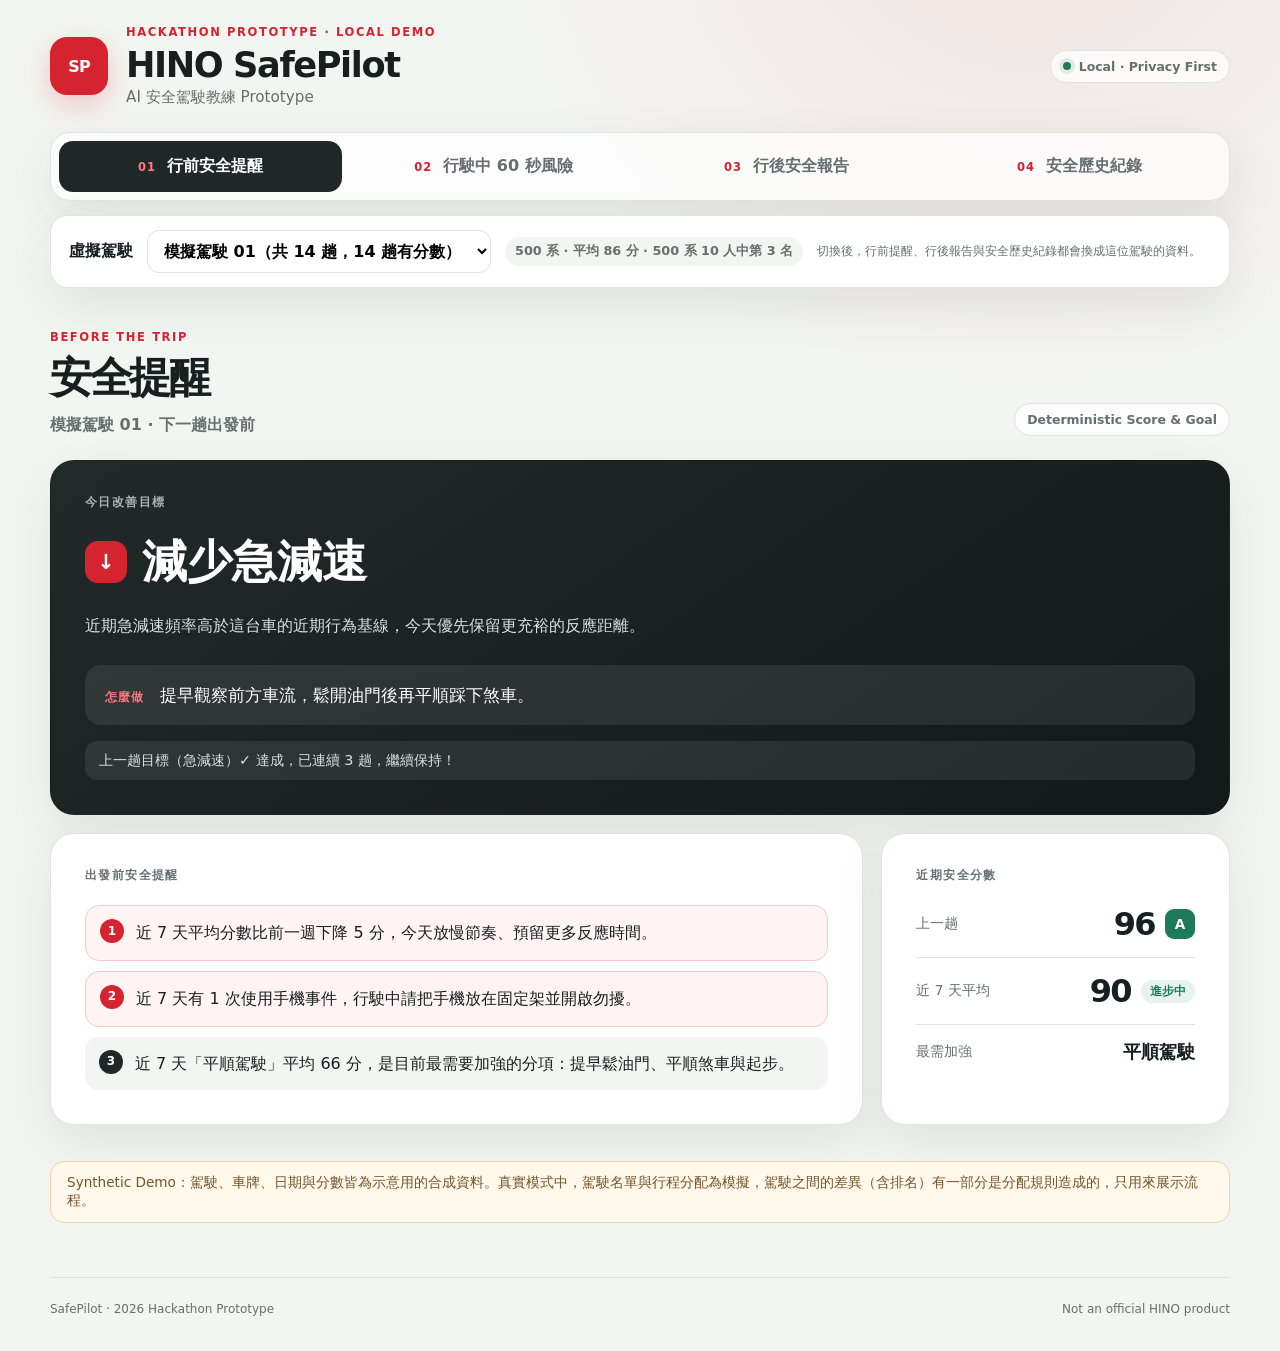
==== commit 7880d95c: "style: remove the model-status note from the bottom of the driver demo - Drop the Model Status / Eva" ====
--- a/demo/index.html
+++ b/demo/index.html
@@ -249,7 +249,6 @@
             <span>分數與提醒來自本機的 HINO 分析結果，只能在本機檢視，請勿截圖或外流。行駛中頁面是用歷史資料重現的模擬行駛。</span>
           </div>
           <p id="drivers-mock-note" class="mock-note">—</p>
-          <p class="model-note"><strong>Model Status: XGBoost Experiment Ready · Not Production</strong>　<span id="driving-disclosure">Evaluation Mode: Offline。下方時間線與風險數值皆是 Synthetic Demo，未連接即時車輛或 production alert engine。</span></p>
         </section>
       </main>
 
--- a/demo/styles.css
+++ b/demo/styles.css
@@ -243,8 +243,6 @@
 .timeline-item.hit { border-left-color: var(--green); background: #eef7f2; }
 .page-notes { display: grid; gap: 10px; margin-top: 36px; }
 .page-notes .local-banner, .page-notes .mock-note { margin: 0; }
-.model-note { margin: 0; padding: 12px 16px; border: 1px solid var(--line); border-radius: 14px; background: var(--surface); color: var(--muted); font-size: .8rem; line-height: 1.6; }
-.model-note strong { color: var(--ink); }
 .error-panel { display: flex; flex-direction: column; gap: 6px; margin-bottom: 22px; padding: 18px 22px; border: 1px solid #efb8bc; border-radius: 16px; background: #fff3f4; color: var(--red-dark); }
 .hidden { display: none !important; }
 footer { display: flex; justify-content: space-between; gap: 20px; padding: 24px 0 35px; border-top: 1px solid var(--line); color: var(--muted); font-size: .75rem; }
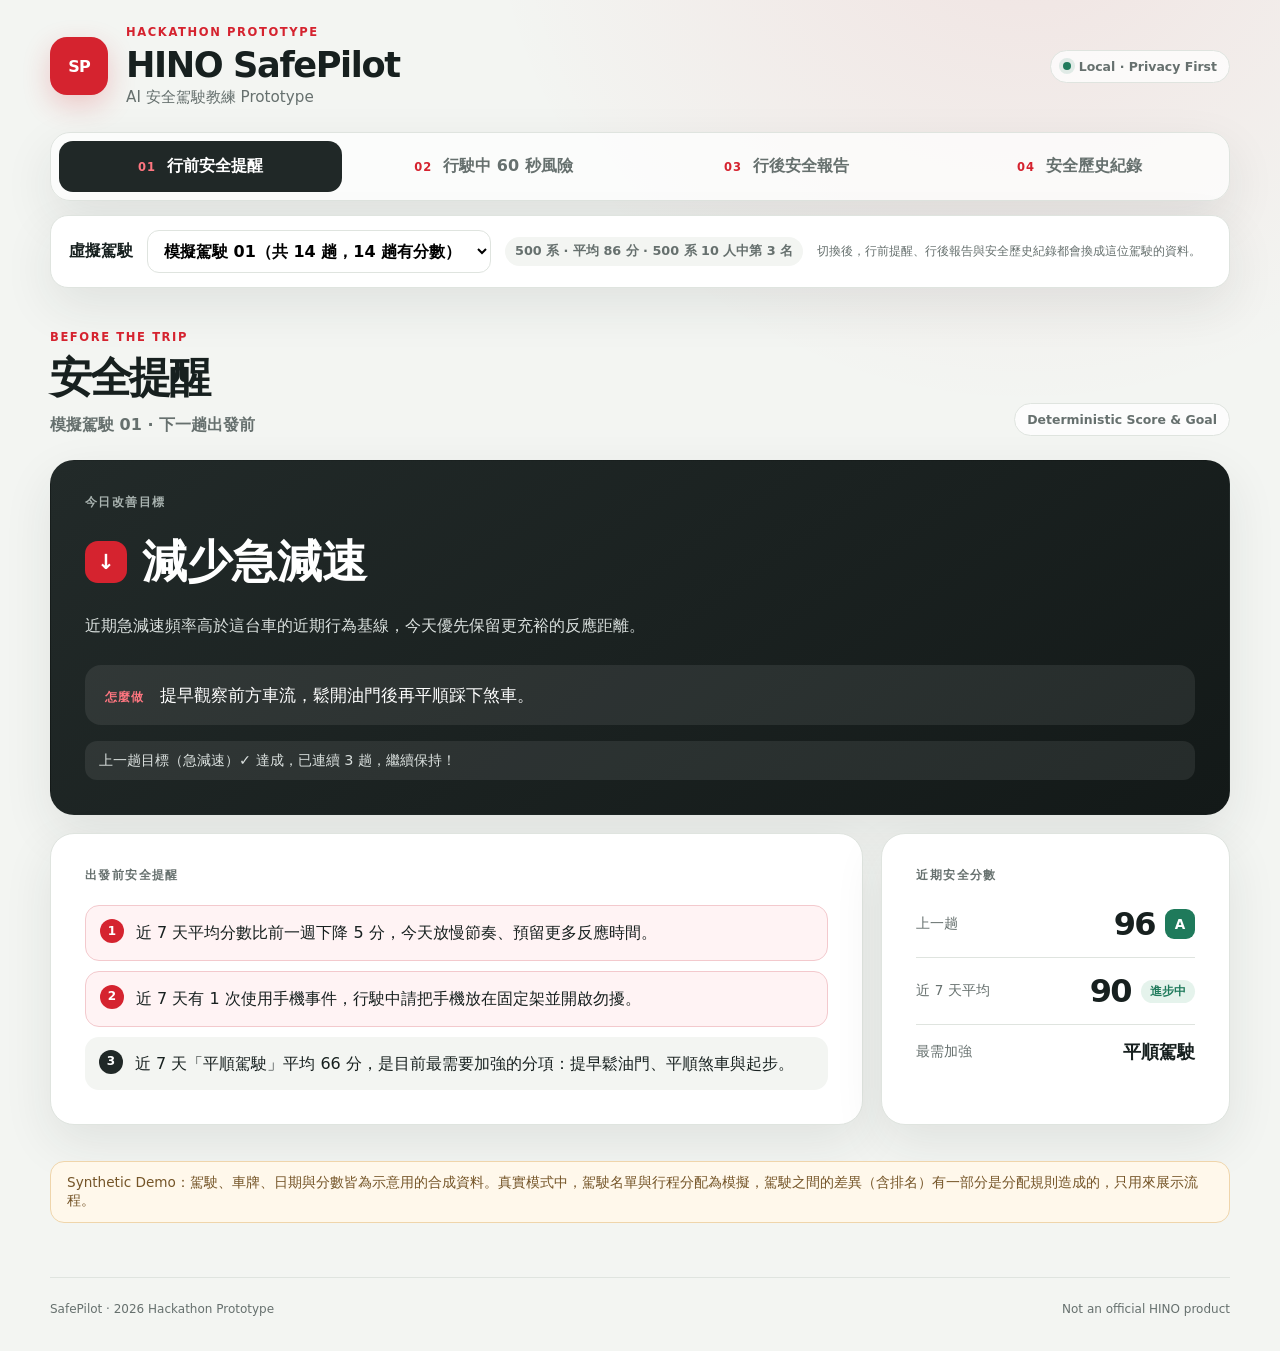
==== commit edfcd7f7: "Add categorized demo reminders and fix playback timing" ====
--- a/demo/index.html
+++ b/demo/index.html
@@ -14,7 +14,7 @@
         <div class="brand-lockup">
           <span class="brand-mark" aria-hidden="true">SP</span>
           <div>
-            <p class="eyebrow">Hackathon Prototype · Local Demo</p>
+            <p class="eyebrow">Hackathon Prototype</p>
             <h1>HINO SafePilot</h1>
             <p class="subtitle">AI 安全駕駛教練 Prototype</p>
           </div>
@@ -88,11 +88,20 @@
             <select id="driving-select"></select>
             <span class="microcopy">只列出有足夠連續資料（過去 5 分鐘）可以做 60 秒預測的行程</span>
           </div>
+          <article class="reminder-demo factor-panel">
+            <div><p class="card-label">分類提醒情境 · Synthetic</p><p class="microcopy">情境風險由 25% 升至 50% 後提醒；四類事件文案與通用提醒皆為展示設計。</p></div>
+            <div class="reminder-demo-controls">
+              <label for="reminder-scenario">提醒類別</label>
+              <select id="reminder-scenario" disabled></select>
+              <button id="load-reminder-scenario" type="button" disabled>載入情境</button>
+              <button id="restore-driving" type="button" class="hidden">回到駕駛行程</button>
+            </div>
+          </article>
           <div id="player" class="player hidden">
             <button id="play-btn" type="button" class="play-btn" aria-label="播放">▶ 開始模擬行駛</button>
             <label for="play-speed" class="microcopy">速度</label>
-            <select id="play-speed"><option value="10">10 倍</option><option value="30" selected>30 倍</option><option value="60">60 倍</option></select>
-            <input id="play-slider" type="range" min="0" max="0" value="0" aria-label="行程時間" />
+            <select id="play-speed"><option value="1">1 倍</option><option value="10">10 倍</option><option value="30" selected>30 倍</option><option value="60">60 倍</option></select>
+            <input id="play-slider" type="range" min="0" max="0" step="1" value="0" aria-label="行程時間" />
             <span id="play-clock" class="play-clock">—</span>
             <label class="voice-toggle"><input id="play-voice" type="checkbox" /> 語音提醒</label>
           </div>
@@ -102,7 +111,9 @@
               <div class="risk-dial" id="risk-dial"><div><strong id="risk-score">—</strong><span id="risk-dial-caption">模擬機率</span></div></div>
               <h3 id="risk-level">—</h3>
               <p id="risk-event">—</p>
-              <p id="voice-banner" class="voice-banner hidden">—</p>
+              <div id="voice-banner" class="voice-banner hidden" role="status" aria-live="polite">
+                <strong id="reminder-title">—</strong><span id="reminder-source">—</span><p id="reminder-text">—</p>
+              </div>
             </article>
             <article class="metric-panel">
               <p class="card-label">Prediction Contract Preview</p>
@@ -254,6 +265,8 @@
 
       <footer><span>SafePilot · 2026 Hackathon Prototype</span><span>Not an official HINO product</span></footer>
     </div>
+    <script src="./reminders.js" defer></script>
+    <script src="./playback.js" defer></script>
     <script src="./app.js" defer></script>
   </body>
 </html>
--- a/demo/styles.css
+++ b/demo/styles.css
@@ -241,6 +241,25 @@
 .risk-chart .now-label { fill: var(--red-dark); font-size: 11px; font-weight: 800; }
 .timeline-item.pending { border-left-color: var(--amber); background: #fff8eb; }
 .timeline-item.hit { border-left-color: var(--green); background: #eef7f2; }
+.reminder-demo { display: flex; flex-wrap: wrap; align-items: center; justify-content: space-between; gap: 16px; margin-bottom: 18px; }
+.reminder-demo .card-label { margin-bottom: 6px; }
+.reminder-demo-controls { display: flex; flex-wrap: wrap; align-items: center; gap: 8px; }
+.reminder-demo-controls label { color: var(--muted); font-size: .8rem; }
+.reminder-demo-controls select, .reminder-demo-controls button { padding: 10px 12px; border: 1px solid var(--line); border-radius: 10px; background: var(--surface); color: var(--charcoal); font: inherit; }
+.reminder-demo-controls button { cursor: pointer; font-weight: 750; }
+.reminder-demo-controls button:disabled { opacity: .5; cursor: wait; }
+.voice-banner strong, .voice-banner span { display: block; }
+.voice-banner span { margin-top: 5px; font-size: .75rem; font-weight: 500; opacity: .9; }
+.voice-banner p { margin: 9px 0 0; line-height: 1.6; }
+.voice-banner.reminder-forward { background: #805600; }
+.voice-banner.reminder-lane { background: #245f89; }
+.voice-banner.reminder-attention { background: #256652; }
+.voice-banner.reminder-fatigue { background: #675181; }
+.reminder-origin { font-size: .76rem; color: var(--muted); }
+.timeline-item.reminder-forward { border-left-color: #805600; }
+.timeline-item.reminder-lane { border-left-color: #245f89; }
+.timeline-item.reminder-attention { border-left-color: #256652; }
+.timeline-item.reminder-fatigue { border-left-color: #675181; }
 .page-notes { display: grid; gap: 10px; margin-top: 36px; }
 .page-notes .local-banner, .page-notes .mock-note { margin: 0; }
 .error-panel { display: flex; flex-direction: column; gap: 6px; margin-bottom: 22px; padding: 18px 22px; border: 1px solid #efb8bc; border-radius: 16px; background: #fff3f4; color: var(--red-dark); }
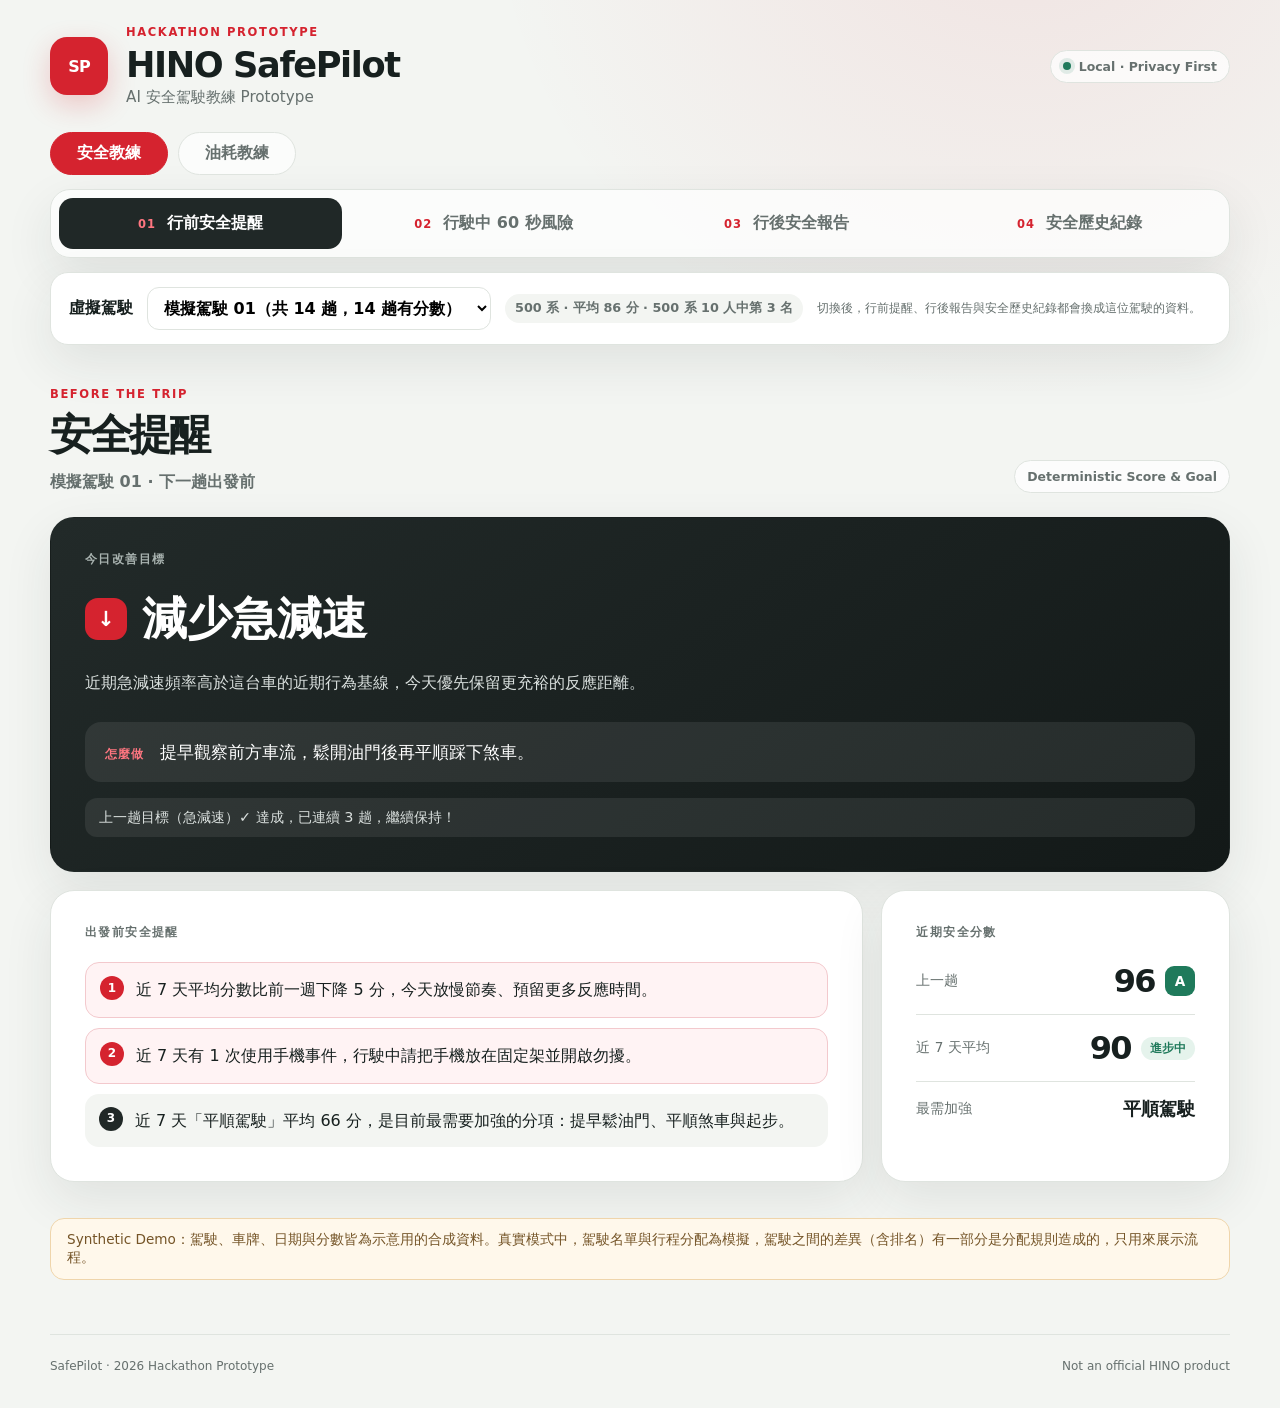
==== commit 2f19db38: "feat(demo): 駕駛端新增油耗教練分類與油耗報告/歷史頁 - 頂部新增「安全教練/油耗教練」分類切換(coach-nav) - 油耗教練含兩頁:油耗報告(本趟分數/指標/同車型比較/省油建議)" ====
--- a/demo/index.html
+++ b/demo/index.html
@@ -22,7 +22,12 @@
         <div class="system-chip"><span class="status-dot"></span>Local · Privacy First</div>
       </header>
 
-      <nav class="stage-nav" aria-label="SafePilot 三階段導覽">
+      <nav class="coach-nav" aria-label="教練分類">
+        <button class="coach-button active" data-coach="safety" aria-selected="true">安全教練</button>
+        <button class="coach-button" data-coach="fuel" aria-selected="false">油耗教練</button>
+      </nav>
+
+      <nav class="stage-nav" data-coach="safety" aria-label="SafePilot 安全教練導覽">
         <button class="stage-button active" data-view="predrive" aria-selected="true">
           <span class="stage-number">01</span><span>行前安全提醒</span>
         </button>
@@ -34,6 +39,15 @@
         </button>
         <button class="stage-button" data-view="drivers" aria-selected="false">
           <span class="stage-number">04</span><span>安全歷史紀錄</span>
+        </button>
+      </nav>
+
+      <nav class="stage-nav hidden" data-coach="fuel" aria-label="油耗教練導覽">
+        <button class="stage-button active" data-view="fuelreport" aria-selected="true">
+          <span class="stage-number">01</span><span>油耗報告</span>
+        </button>
+        <button class="stage-button" data-view="fuelhistory" aria-selected="false">
+          <span class="stage-number">02</span><span>油耗歷史紀錄</span>
         </button>
       </nav>
 
@@ -50,7 +64,7 @@
           <span>請確認 localhost server 與 synthetic JSON 是否可讀取。</span>
         </div>
 
-        <section id="predrive-view" class="view active" aria-labelledby="predrive-title">
+        <section id="predrive-view" class="view active" data-coach="safety" aria-labelledby="predrive-title">
           <div class="view-heading">
             <div><p class="eyebrow">Before the trip</p><h2 id="predrive-title">安全提醒</h2><p id="predrive-for" class="view-subtitle">—</p></div>
             <span class="contract-chip">Deterministic Score &amp; Goal</span>
@@ -78,7 +92,7 @@
           </div>
         </section>
 
-        <section id="driving-view" class="view" aria-labelledby="driving-title">
+        <section id="driving-view" class="view" data-coach="safety" aria-labelledby="driving-title">
           <div class="view-heading">
             <div><p class="eyebrow">During the trip</p><h2 id="driving-title">未來 60 秒風險契約預覽</h2><p id="driving-for" class="view-subtitle hidden">—</p></div>
             <span class="contract-chip warning">Offline Experiment</span>
@@ -152,7 +166,7 @@
           <p class="microcopy">Threshold、cooldown、escalation 與 hysteresis 皆為 experimental prototype，尚未經 HINO／domain expert 核准；本頁不執行模型推論。</p>
         </section>
 
-        <section id="postdrive-view" class="view" aria-labelledby="postdrive-title">
+        <section id="postdrive-view" class="view" data-coach="safety" aria-labelledby="postdrive-title">
           <div class="view-heading">
             <div><p class="eyebrow">After the trip</p><h2 id="postdrive-title">把每趟行程變成下一次進步</h2><p id="postdrive-for" class="view-subtitle">—</p></div>
             <span class="contract-chip">Post-trip Analytics</span>
@@ -219,7 +233,7 @@
           <p class="microcopy score-disclaimer">安全分數由固定公式計算（safety-score-v1），權重與參考值為 prototype 設定，尚未經 HINO／domain expert 驗證；AI 只負責文字說明，不參與評分。</p>
         </section>
 
-        <section id="drivers-view" class="view" aria-labelledby="drivers-title">
+        <section id="drivers-view" class="view" data-coach="safety" aria-labelledby="drivers-title">
           <div class="view-heading">
             <div><p class="eyebrow">Driver history</p><h2 id="drivers-title">安全歷史紀錄</h2></div>
             <span class="contract-chip warning">模擬駕駛名單</span>
@@ -254,6 +268,70 @@
             <div id="drv-trip-detail" class="trip-detail hidden"></div>
           </article>
         </section>
+        <section id="fuelreport-view" class="view" data-coach="fuel" aria-labelledby="fuelreport-title">
+          <div class="view-heading">
+            <div><p class="eyebrow">Fuel coach</p><h2 id="fuelreport-title">油耗報告</h2><p id="fuelreport-for" class="view-subtitle">—</p></div>
+            <span class="contract-chip">Fuel Analytics</span>
+          </div>
+          <div class="driver-toolbar">
+            <label for="fuel-report-select">選擇行程</label>
+            <select id="fuel-report-select"></select>
+            <span id="fuel-report-meta" class="microcopy">—</span>
+          </div>
+          <div class="score-grid">
+            <article class="score-card accent-card">
+              <p class="card-label">本趟油耗分數</p>
+              <div class="score-ring" id="fuel-score-ring"><div><strong id="fuel-score-overall">—</strong><span>/ 100</span></div></div>
+              <div class="score-grade-row"><span id="fuel-score-grade" class="grade-badge large">—</span><p id="fuel-score-note">—</p></div>
+            </article>
+            <article class="metric-panel">
+              <p class="card-label">本趟油耗指標</p>
+              <div id="fuel-metrics" class="metric-cards"></div>
+              <p class="card-label deduction-label">與同車型一般水準比較</p>
+              <p id="fuel-vs-peer" class="lead-copy">—</p>
+            </article>
+          </div>
+          <div class="report-grid">
+            <article class="event-card">
+              <p class="card-label">可改善的駕駛行為(影響油耗)</p>
+              <div id="fuel-behavior-list" class="event-list"></div>
+            </article>
+            <article class="ai-report-card accent-card">
+              <p class="card-label">省油建議 · Synthetic</p>
+              <blockquote id="fuel-ai-summary">資料載入中…</blockquote>
+              <div class="next-focus"><span>NEXT FOCUS</span><strong id="fuel-next-focus">—</strong></div>
+            </article>
+          </div>
+          <p class="microcopy score-disclaimer">油耗分數與指標為 prototype 展示;實際油耗預測由油耗模型(含載重代理)產生,此處數值為 synthetic 範例。AI 只負責文字說明。</p>
+        </section>
+
+        <section id="fuelhistory-view" class="view" data-coach="fuel" aria-labelledby="fuelhistory-title">
+          <div class="view-heading">
+            <div><p class="eyebrow">Fuel history</p><h2 id="fuelhistory-title">油耗歷史紀錄</h2><p id="fuelhistory-for" class="view-subtitle">—</p></div>
+            <span class="contract-chip warning">模擬駕駛資料</span>
+          </div>
+          <div class="driver-stats">
+            <article class="trip-metric"><span>平均油耗分數</span><strong id="fuel-avg-score">—</strong><em id="fuel-avg-note" class="rank-note">—</em></article>
+            <article class="trip-metric"><span>平均油耗效率</span><strong id="fuel-avg-eff">—</strong></article>
+            <article class="trip-metric"><span>總里程／總油耗</span><strong id="fuel-totals">—</strong></article>
+            <article class="trip-metric"><span>評分趟數</span><strong id="fuel-trip-count">—</strong></article>
+          </div>
+          <article class="metric-panel">
+            <p class="card-label">每趟油耗效率走勢(km/L,越高越省)</p>
+            <div id="fuel-chart" class="score-chart" role="img" aria-label="每趟油耗效率走勢"></div>
+            <p class="microcopy">滑鼠移到點上可看該趟數值。資料為 synthetic 範例。</p>
+          </article>
+          <article class="metric-panel trip-history">
+            <p class="card-label">行程油耗紀錄(最新在上)</p>
+            <div class="table-scroll">
+              <table class="history-table">
+                <thead><tr><th>第幾趟</th><th>日期</th><th>里程</th><th>油耗(L)</th><th>效率(km/L)</th></tr></thead>
+                <tbody id="fuel-trip-rows"></tbody>
+              </table>
+            </div>
+          </article>
+        </section>
+
         <section class="page-notes" aria-label="資料與模型說明">
           <div id="local-banner" class="local-banner hidden" role="note">
             <strong>本機私有資料</strong>
--- a/demo/styles.css
+++ b/demo/styles.css
@@ -39,7 +39,11 @@
 }
 .status-dot { width: 8px; height: 8px; border-radius: 50%; background: var(--green); box-shadow: 0 0 0 4px rgba(31,122,91,.12); }
 .status-dot.amber { background: var(--amber); box-shadow: 0 0 0 4px rgba(220,139,24,.14); }
-.stage-nav { display: grid; grid-template-columns: repeat(4, 1fr); gap: 10px; padding: 8px; border: 1px solid var(--line); border-radius: 20px; background: rgba(255,255,255,.72); box-shadow: var(--shadow); }
+.coach-nav { display: flex; gap: 10px; margin-bottom: 14px; }
+.coach-button { flex: 0 0 auto; border: 1px solid var(--line); border-radius: 999px; padding: 10px 26px; color: var(--muted); background: rgba(255,255,255,.72); cursor: pointer; font-weight: 800; font-size: 1rem; transition: background .18s ease, color .18s ease; }
+.coach-button:hover { color: var(--charcoal); }
+.coach-button.active { background: var(--red); color: #fff; border-color: var(--red); }
+.stage-nav { display: grid; grid-auto-flow: column; grid-auto-columns: 1fr; gap: 10px; padding: 8px; border: 1px solid var(--line); border-radius: 20px; background: rgba(255,255,255,.72); box-shadow: var(--shadow); }
 .stage-button { border: 0; border-radius: 14px; padding: 15px 18px; color: var(--muted); background: transparent; cursor: pointer; font-weight: 750; transition: background .18s ease, color .18s ease, transform .18s ease; }
 .stage-button:hover { transform: translateY(-1px); }
 .stage-button.active { background: var(--charcoal); color: white; }
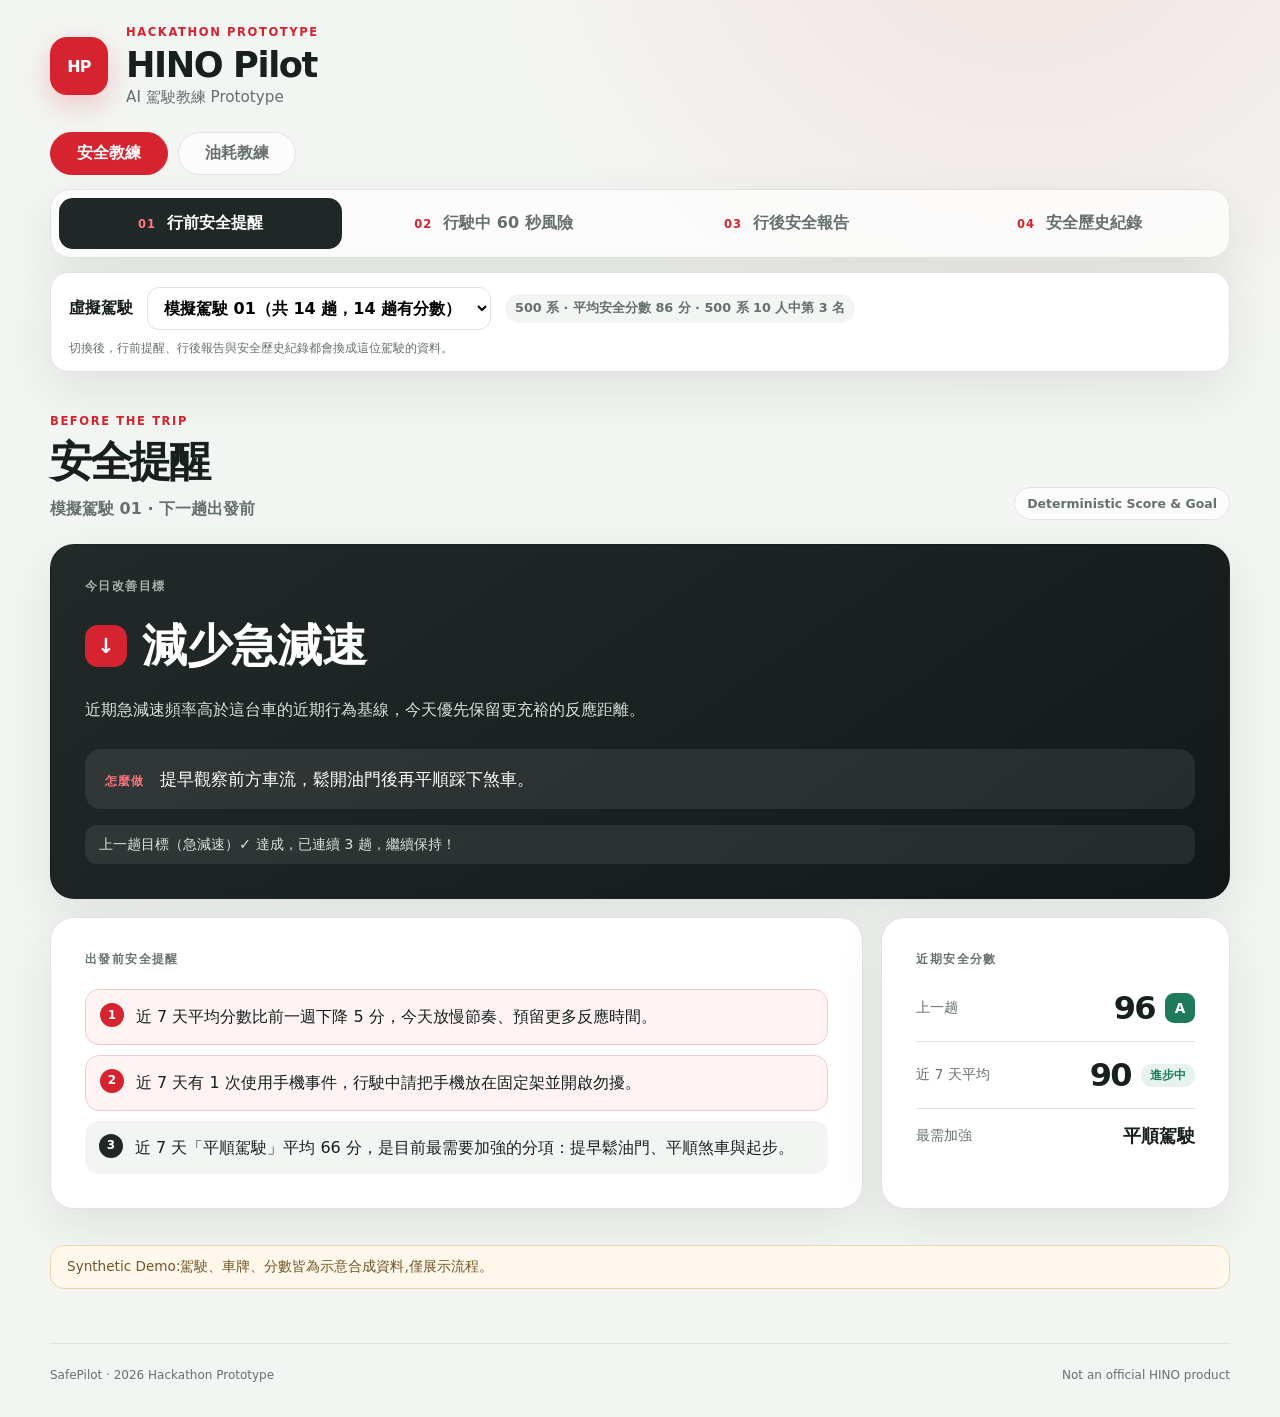
==== commit d925a528: "refactor(demo): 油耗教練 UI 調整與命名 - 虛擬駕駛旁的分數依分類顯示(安全教練→安全分數;油耗教練→油耗分數) - 移除無作用的 Local·Privacy First 靜態標籤" ====
--- a/demo/index.html
+++ b/demo/index.html
@@ -12,14 +12,13 @@
     <div class="app-shell">
       <header class="topbar">
         <div class="brand-lockup">
-          <span class="brand-mark" aria-hidden="true">SP</span>
+          <span class="brand-mark" aria-hidden="true">HP</span>
           <div>
             <p class="eyebrow">Hackathon Prototype</p>
-            <h1>HINO SafePilot</h1>
-            <p class="subtitle">AI 安全駕駛教練 Prototype</p>
+            <h1>HINO Pilot</h1>
+            <p class="subtitle">AI 駕駛教練 Prototype</p>
           </div>
         </div>
-        <div class="system-chip"><span class="status-dot"></span>Local · Privacy First</div>
       </header>
 
       <nav class="coach-nav" aria-label="教練分類">
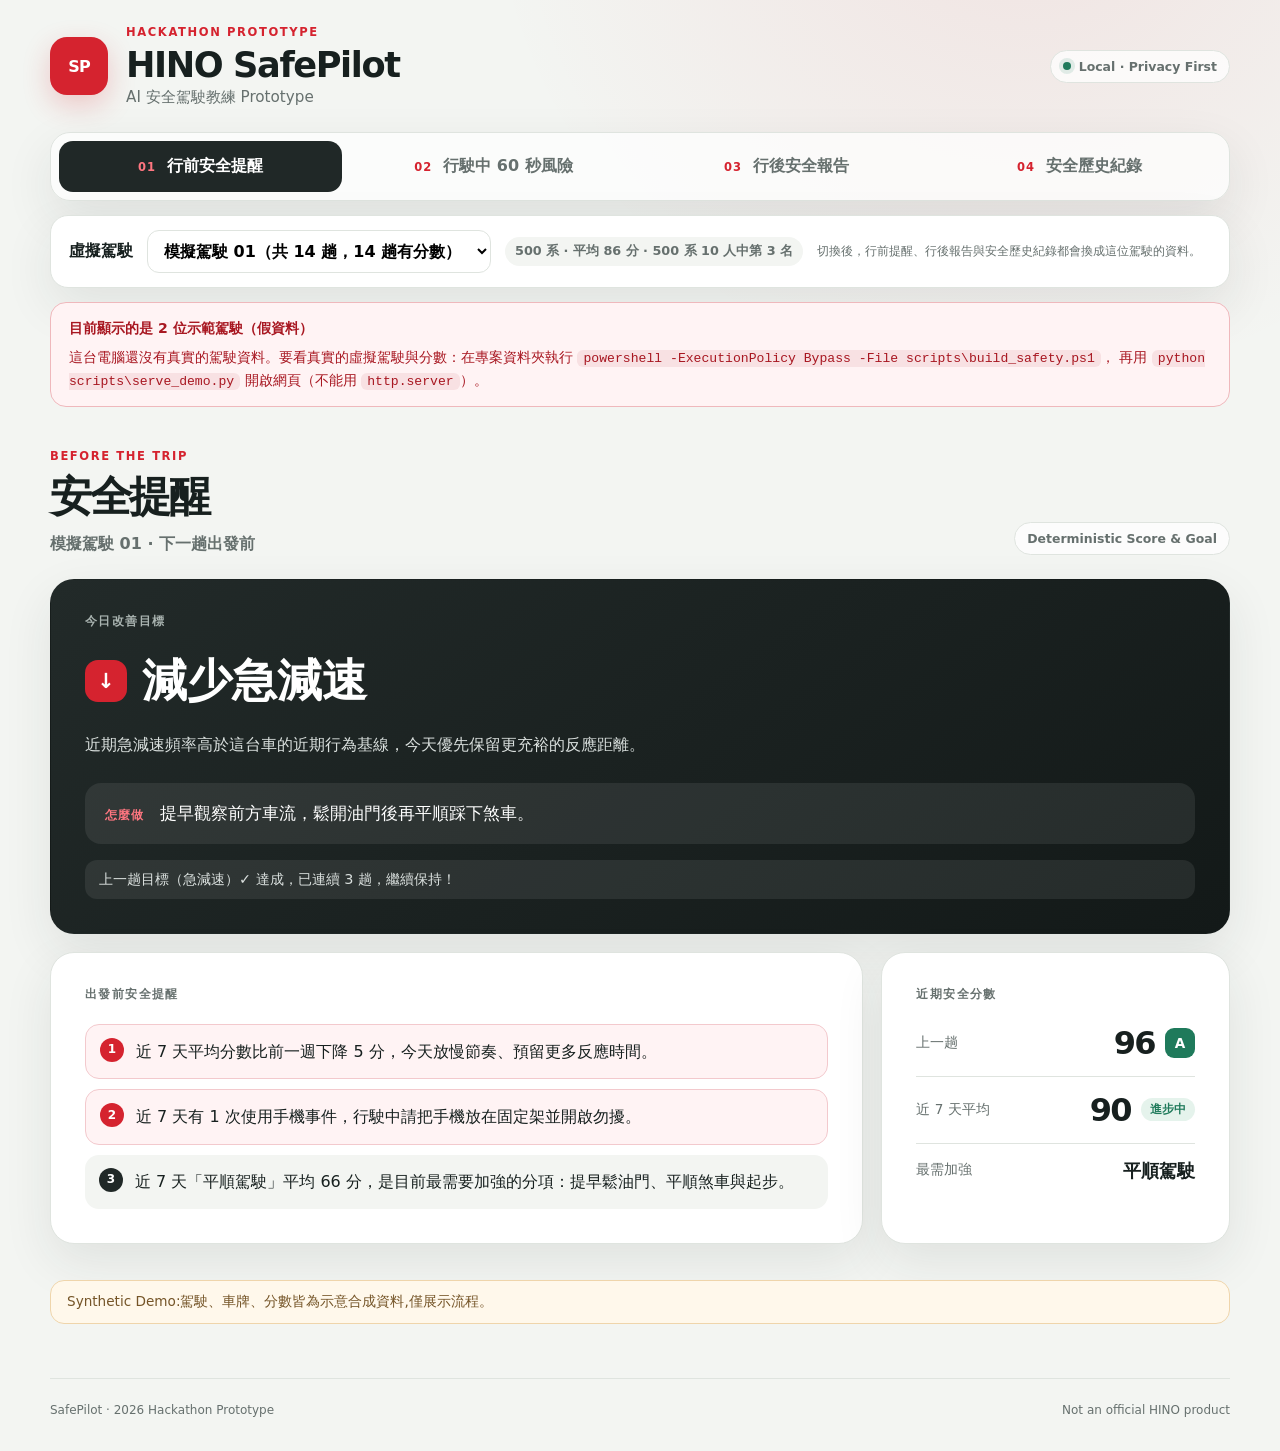
==== commit a0f5ea0d: "feat: driver demo detects local data automatically - Load the private local views when export-demo h" ====
--- a/demo/index.html
+++ b/demo/index.html
@@ -12,21 +12,17 @@
     <div class="app-shell">
       <header class="topbar">
         <div class="brand-lockup">
-          <span class="brand-mark" aria-hidden="true">HP</span>
+          <span class="brand-mark" aria-hidden="true">SP</span>
           <div>
             <p class="eyebrow">Hackathon Prototype</p>
-            <h1>HINO Pilot</h1>
-            <p class="subtitle">AI 駕駛教練 Prototype</p>
+            <h1>HINO SafePilot</h1>
+            <p class="subtitle">AI 安全駕駛教練 Prototype</p>
           </div>
         </div>
+        <div class="system-chip"><span class="status-dot"></span>Local · Privacy First</div>
       </header>
 
-      <nav class="coach-nav" aria-label="教練分類">
-        <button class="coach-button active" data-coach="safety" aria-selected="true">安全教練</button>
-        <button class="coach-button" data-coach="fuel" aria-selected="false">油耗教練</button>
-      </nav>
-
-      <nav class="stage-nav" data-coach="safety" aria-label="SafePilot 安全教練導覽">
+      <nav class="stage-nav" aria-label="SafePilot 三階段導覽">
         <button class="stage-button active" data-view="predrive" aria-selected="true">
           <span class="stage-number">01</span><span>行前安全提醒</span>
         </button>
@@ -38,15 +34,6 @@
         </button>
         <button class="stage-button" data-view="drivers" aria-selected="false">
           <span class="stage-number">04</span><span>安全歷史紀錄</span>
-        </button>
-      </nav>
-
-      <nav class="stage-nav hidden" data-coach="fuel" aria-label="油耗教練導覽">
-        <button class="stage-button active" data-view="fuelreport" aria-selected="true">
-          <span class="stage-number">01</span><span>油耗報告</span>
-        </button>
-        <button class="stage-button" data-view="fuelhistory" aria-selected="false">
-          <span class="stage-number">02</span><span>油耗歷史紀錄</span>
         </button>
       </nav>
 
@@ -56,6 +43,12 @@
         <span id="driver-meta" class="driver-meta">—</span>
         <span class="microcopy">切換後，行前提醒、行後報告與安全歷史紀錄都會換成這位駕駛的資料。</span>
       </div>
+      <div id="data-source-banner" class="data-source-banner hidden" role="status">
+        <strong>目前顯示的是 2 位示範駕駛（假資料）</strong>
+        <span>這台電腦還沒有真實的駕駛資料。要看真實的虛擬駕駛與分數：在專案資料夾執行
+          <code>powershell -ExecutionPolicy Bypass -File scripts\build_safety.ps1</code>，
+          再用 <code>python scripts\serve_demo.py</code> 開啟網頁（不能用 <code>http.server</code>）。</span>
+      </div>
 
       <main>
         <div id="global-error" class="error-panel hidden" role="alert">
@@ -63,7 +56,7 @@
           <span>請確認 localhost server 與 synthetic JSON 是否可讀取。</span>
         </div>
 
-        <section id="predrive-view" class="view active" data-coach="safety" aria-labelledby="predrive-title">
+        <section id="predrive-view" class="view active" aria-labelledby="predrive-title">
           <div class="view-heading">
             <div><p class="eyebrow">Before the trip</p><h2 id="predrive-title">安全提醒</h2><p id="predrive-for" class="view-subtitle">—</p></div>
             <span class="contract-chip">Deterministic Score &amp; Goal</span>
@@ -91,7 +84,7 @@
           </div>
         </section>
 
-        <section id="driving-view" class="view" data-coach="safety" aria-labelledby="driving-title">
+        <section id="driving-view" class="view" aria-labelledby="driving-title">
           <div class="view-heading">
             <div><p class="eyebrow">During the trip</p><h2 id="driving-title">未來 60 秒風險契約預覽</h2><p id="driving-for" class="view-subtitle hidden">—</p></div>
             <span class="contract-chip warning">Offline Experiment</span>
@@ -165,7 +158,7 @@
           <p class="microcopy">Threshold、cooldown、escalation 與 hysteresis 皆為 experimental prototype，尚未經 HINO／domain expert 核准；本頁不執行模型推論。</p>
         </section>
 
-        <section id="postdrive-view" class="view" data-coach="safety" aria-labelledby="postdrive-title">
+        <section id="postdrive-view" class="view" aria-labelledby="postdrive-title">
           <div class="view-heading">
             <div><p class="eyebrow">After the trip</p><h2 id="postdrive-title">把每趟行程變成下一次進步</h2><p id="postdrive-for" class="view-subtitle">—</p></div>
             <span class="contract-chip">Post-trip Analytics</span>
@@ -232,7 +225,7 @@
           <p class="microcopy score-disclaimer">安全分數由固定公式計算（safety-score-v1），權重與參考值為 prototype 設定，尚未經 HINO／domain expert 驗證；AI 只負責文字說明，不參與評分。</p>
         </section>
 
-        <section id="drivers-view" class="view" data-coach="safety" aria-labelledby="drivers-title">
+        <section id="drivers-view" class="view" aria-labelledby="drivers-title">
           <div class="view-heading">
             <div><p class="eyebrow">Driver history</p><h2 id="drivers-title">安全歷史紀錄</h2></div>
             <span class="contract-chip warning">模擬駕駛名單</span>
@@ -267,70 +260,6 @@
             <div id="drv-trip-detail" class="trip-detail hidden"></div>
           </article>
         </section>
-        <section id="fuelreport-view" class="view" data-coach="fuel" aria-labelledby="fuelreport-title">
-          <div class="view-heading">
-            <div><p class="eyebrow">Fuel coach</p><h2 id="fuelreport-title">油耗報告</h2><p id="fuelreport-for" class="view-subtitle">—</p></div>
-            <span class="contract-chip">Fuel Analytics</span>
-          </div>
-          <div class="driver-toolbar">
-            <label for="fuel-report-select">選擇行程</label>
-            <select id="fuel-report-select"></select>
-            <span id="fuel-report-meta" class="microcopy">—</span>
-          </div>
-          <div class="score-grid">
-            <article class="score-card accent-card">
-              <p class="card-label">本趟油耗分數</p>
-              <div class="score-ring" id="fuel-score-ring"><div><strong id="fuel-score-overall">—</strong><span>/ 100</span></div></div>
-              <div class="score-grade-row"><span id="fuel-score-grade" class="grade-badge large">—</span><p id="fuel-score-note">—</p></div>
-            </article>
-            <article class="metric-panel">
-              <p class="card-label">本趟油耗指標</p>
-              <div id="fuel-metrics" class="metric-cards"></div>
-              <p class="card-label deduction-label">與同車型一般水準比較</p>
-              <p id="fuel-vs-peer" class="lead-copy">—</p>
-            </article>
-          </div>
-          <div class="report-grid">
-            <article class="event-card">
-              <p class="card-label">可改善的駕駛行為(影響油耗)</p>
-              <div id="fuel-behavior-list" class="event-list"></div>
-            </article>
-            <article class="ai-report-card accent-card">
-              <p class="card-label">省油建議 · Synthetic</p>
-              <blockquote id="fuel-ai-summary">資料載入中…</blockquote>
-              <div class="next-focus"><span>NEXT FOCUS</span><strong id="fuel-next-focus">—</strong></div>
-            </article>
-          </div>
-          <p class="microcopy score-disclaimer">油耗分數與指標為 prototype 展示;實際油耗預測由油耗模型(含載重代理)產生,此處數值為 synthetic 範例。AI 只負責文字說明。</p>
-        </section>
-
-        <section id="fuelhistory-view" class="view" data-coach="fuel" aria-labelledby="fuelhistory-title">
-          <div class="view-heading">
-            <div><p class="eyebrow">Fuel history</p><h2 id="fuelhistory-title">油耗歷史紀錄</h2><p id="fuelhistory-for" class="view-subtitle">—</p></div>
-            <span class="contract-chip warning">模擬駕駛資料</span>
-          </div>
-          <div class="driver-stats">
-            <article class="trip-metric"><span>平均油耗分數</span><strong id="fuel-avg-score">—</strong><em id="fuel-avg-note" class="rank-note">—</em></article>
-            <article class="trip-metric"><span>平均油耗效率</span><strong id="fuel-avg-eff">—</strong></article>
-            <article class="trip-metric"><span>總里程／總油耗</span><strong id="fuel-totals">—</strong></article>
-            <article class="trip-metric"><span>評分趟數</span><strong id="fuel-trip-count">—</strong></article>
-          </div>
-          <article class="metric-panel">
-            <p class="card-label">每趟油耗效率走勢(km/L,越高越省)</p>
-            <div id="fuel-chart" class="score-chart" role="img" aria-label="每趟油耗效率走勢"></div>
-            <p class="microcopy">滑鼠移到點上可看該趟數值。資料為 synthetic 範例。</p>
-          </article>
-          <article class="metric-panel trip-history">
-            <p class="card-label">行程油耗紀錄(最新在上)</p>
-            <div class="table-scroll">
-              <table class="history-table">
-                <thead><tr><th>第幾趟</th><th>日期</th><th>里程</th><th>油耗(L)</th><th>效率(km/L)</th></tr></thead>
-                <tbody id="fuel-trip-rows"></tbody>
-              </table>
-            </div>
-          </article>
-        </section>
-
         <section class="page-notes" aria-label="資料與模型說明">
           <div id="local-banner" class="local-banner hidden" role="note">
             <strong>本機私有資料</strong>
--- a/demo/styles.css
+++ b/demo/styles.css
@@ -39,11 +39,7 @@
 }
 .status-dot { width: 8px; height: 8px; border-radius: 50%; background: var(--green); box-shadow: 0 0 0 4px rgba(31,122,91,.12); }
 .status-dot.amber { background: var(--amber); box-shadow: 0 0 0 4px rgba(220,139,24,.14); }
-.coach-nav { display: flex; gap: 10px; margin-bottom: 14px; }
-.coach-button { flex: 0 0 auto; border: 1px solid var(--line); border-radius: 999px; padding: 10px 26px; color: var(--muted); background: rgba(255,255,255,.72); cursor: pointer; font-weight: 800; font-size: 1rem; transition: background .18s ease, color .18s ease; }
-.coach-button:hover { color: var(--charcoal); }
-.coach-button.active { background: var(--red); color: #fff; border-color: var(--red); }
-.stage-nav { display: grid; grid-auto-flow: column; grid-auto-columns: 1fr; gap: 10px; padding: 8px; border: 1px solid var(--line); border-radius: 20px; background: rgba(255,255,255,.72); box-shadow: var(--shadow); }
+.stage-nav { display: grid; grid-template-columns: repeat(4, 1fr); gap: 10px; padding: 8px; border: 1px solid var(--line); border-radius: 20px; background: rgba(255,255,255,.72); box-shadow: var(--shadow); }
 .stage-button { border: 0; border-radius: 14px; padding: 15px 18px; color: var(--muted); background: transparent; cursor: pointer; font-weight: 750; transition: background .18s ease, color .18s ease, transform .18s ease; }
 .stage-button:hover { transform: translateY(-1px); }
 .stage-button.active { background: var(--charcoal); color: white; }
@@ -266,6 +262,8 @@
 .timeline-item.reminder-fatigue { border-left-color: #675181; }
 .page-notes { display: grid; gap: 10px; margin-top: 36px; }
 .page-notes .local-banner, .page-notes .mock-note { margin: 0; }
+.data-source-banner { display: flex; flex-direction: column; gap: 6px; margin-top: 14px; padding: 14px 18px; border: 1px solid #efb8bc; border-radius: 16px; background: #fff3f4; color: var(--red-dark); font-size: .88rem; line-height: 1.6; }
+.data-source-banner code { padding: 1px 6px; border-radius: 6px; background: rgba(168, 23, 33, .08); font-size: .82rem; }
 .error-panel { display: flex; flex-direction: column; gap: 6px; margin-bottom: 22px; padding: 18px 22px; border: 1px solid #efb8bc; border-radius: 16px; background: #fff3f4; color: var(--red-dark); }
 .hidden { display: none !important; }
 footer { display: flex; justify-content: space-between; gap: 20px; padding: 24px 0 35px; border-top: 1px solid var(--line); color: var(--muted); font-size: .75rem; }
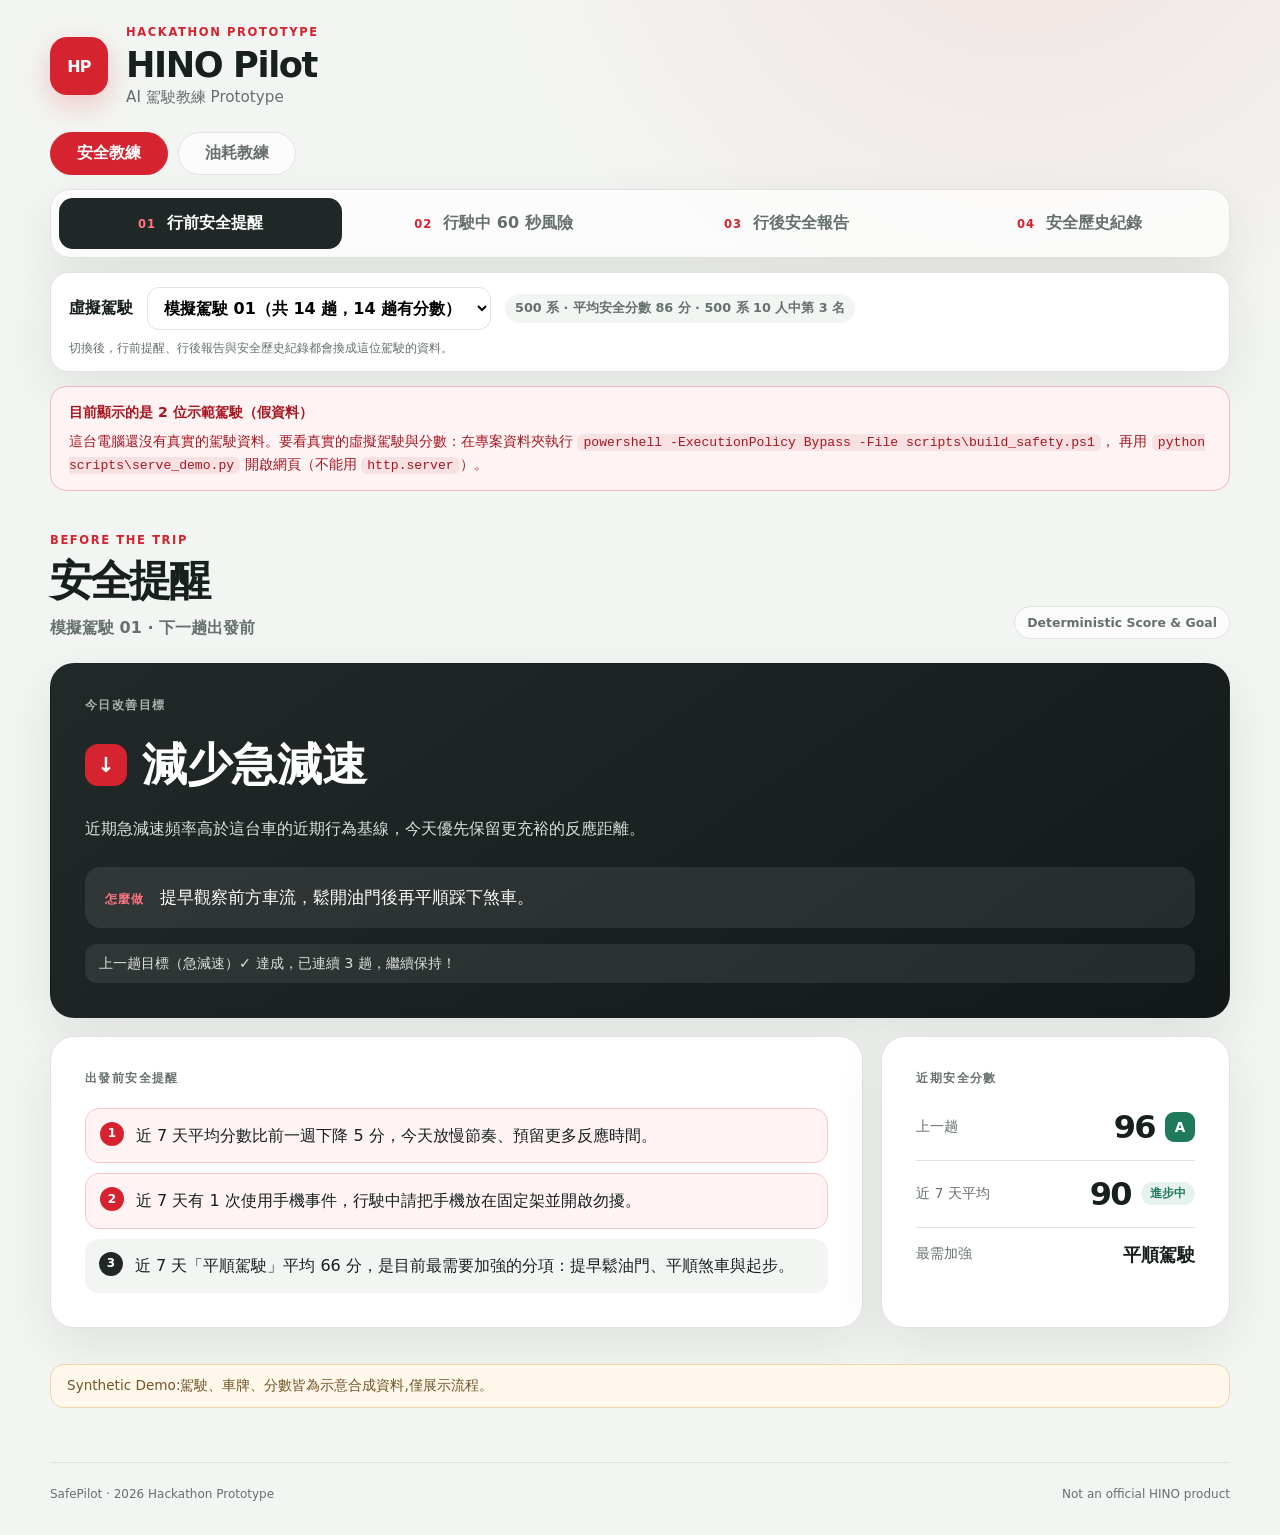
==== commit d22bc4a1: "Merge feature/fuel-pilot: 駕駛端油耗教練" ====
--- a/demo/index.html
+++ b/demo/index.html
@@ -12,17 +12,21 @@
     <div class="app-shell">
       <header class="topbar">
         <div class="brand-lockup">
-          <span class="brand-mark" aria-hidden="true">SP</span>
+          <span class="brand-mark" aria-hidden="true">HP</span>
           <div>
             <p class="eyebrow">Hackathon Prototype</p>
-            <h1>HINO SafePilot</h1>
-            <p class="subtitle">AI 安全駕駛教練 Prototype</p>
+            <h1>HINO Pilot</h1>
+            <p class="subtitle">AI 駕駛教練 Prototype</p>
           </div>
         </div>
-        <div class="system-chip"><span class="status-dot"></span>Local · Privacy First</div>
       </header>
 
-      <nav class="stage-nav" aria-label="SafePilot 三階段導覽">
+      <nav class="coach-nav" aria-label="教練分類">
+        <button class="coach-button active" data-coach="safety" aria-selected="true">安全教練</button>
+        <button class="coach-button" data-coach="fuel" aria-selected="false">油耗教練</button>
+      </nav>
+
+      <nav class="stage-nav" data-coach="safety" aria-label="SafePilot 安全教練導覽">
         <button class="stage-button active" data-view="predrive" aria-selected="true">
           <span class="stage-number">01</span><span>行前安全提醒</span>
         </button>
@@ -34,6 +38,15 @@
         </button>
         <button class="stage-button" data-view="drivers" aria-selected="false">
           <span class="stage-number">04</span><span>安全歷史紀錄</span>
+        </button>
+      </nav>
+
+      <nav class="stage-nav hidden" data-coach="fuel" aria-label="油耗教練導覽">
+        <button class="stage-button active" data-view="fuelreport" aria-selected="true">
+          <span class="stage-number">01</span><span>油耗報告</span>
+        </button>
+        <button class="stage-button" data-view="fuelhistory" aria-selected="false">
+          <span class="stage-number">02</span><span>油耗歷史紀錄</span>
         </button>
       </nav>
 
@@ -56,7 +69,7 @@
           <span>請確認 localhost server 與 synthetic JSON 是否可讀取。</span>
         </div>
 
-        <section id="predrive-view" class="view active" aria-labelledby="predrive-title">
+        <section id="predrive-view" class="view active" data-coach="safety" aria-labelledby="predrive-title">
           <div class="view-heading">
             <div><p class="eyebrow">Before the trip</p><h2 id="predrive-title">安全提醒</h2><p id="predrive-for" class="view-subtitle">—</p></div>
             <span class="contract-chip">Deterministic Score &amp; Goal</span>
@@ -84,7 +97,7 @@
           </div>
         </section>
 
-        <section id="driving-view" class="view" aria-labelledby="driving-title">
+        <section id="driving-view" class="view" data-coach="safety" aria-labelledby="driving-title">
           <div class="view-heading">
             <div><p class="eyebrow">During the trip</p><h2 id="driving-title">未來 60 秒風險契約預覽</h2><p id="driving-for" class="view-subtitle hidden">—</p></div>
             <span class="contract-chip warning">Offline Experiment</span>
@@ -158,7 +171,7 @@
           <p class="microcopy">Threshold、cooldown、escalation 與 hysteresis 皆為 experimental prototype，尚未經 HINO／domain expert 核准；本頁不執行模型推論。</p>
         </section>
 
-        <section id="postdrive-view" class="view" aria-labelledby="postdrive-title">
+        <section id="postdrive-view" class="view" data-coach="safety" aria-labelledby="postdrive-title">
           <div class="view-heading">
             <div><p class="eyebrow">After the trip</p><h2 id="postdrive-title">把每趟行程變成下一次進步</h2><p id="postdrive-for" class="view-subtitle">—</p></div>
             <span class="contract-chip">Post-trip Analytics</span>
@@ -225,7 +238,7 @@
           <p class="microcopy score-disclaimer">安全分數由固定公式計算（safety-score-v1），權重與參考值為 prototype 設定，尚未經 HINO／domain expert 驗證；AI 只負責文字說明，不參與評分。</p>
         </section>
 
-        <section id="drivers-view" class="view" aria-labelledby="drivers-title">
+        <section id="drivers-view" class="view" data-coach="safety" aria-labelledby="drivers-title">
           <div class="view-heading">
             <div><p class="eyebrow">Driver history</p><h2 id="drivers-title">安全歷史紀錄</h2></div>
             <span class="contract-chip warning">模擬駕駛名單</span>
@@ -260,6 +273,70 @@
             <div id="drv-trip-detail" class="trip-detail hidden"></div>
           </article>
         </section>
+        <section id="fuelreport-view" class="view" data-coach="fuel" aria-labelledby="fuelreport-title">
+          <div class="view-heading">
+            <div><p class="eyebrow">Fuel coach</p><h2 id="fuelreport-title">油耗報告</h2><p id="fuelreport-for" class="view-subtitle">—</p></div>
+            <span class="contract-chip">Fuel Analytics</span>
+          </div>
+          <div class="driver-toolbar">
+            <label for="fuel-report-select">選擇行程</label>
+            <select id="fuel-report-select"></select>
+            <span id="fuel-report-meta" class="microcopy">—</span>
+          </div>
+          <div class="score-grid">
+            <article class="score-card accent-card">
+              <p class="card-label">本趟油耗分數</p>
+              <div class="score-ring" id="fuel-score-ring"><div><strong id="fuel-score-overall">—</strong><span>/ 100</span></div></div>
+              <div class="score-grade-row"><span id="fuel-score-grade" class="grade-badge large">—</span><p id="fuel-score-note">—</p></div>
+            </article>
+            <article class="metric-panel">
+              <p class="card-label">本趟油耗指標</p>
+              <div id="fuel-metrics" class="metric-cards"></div>
+              <p class="card-label deduction-label">與同車型一般水準比較</p>
+              <p id="fuel-vs-peer" class="lead-copy">—</p>
+            </article>
+          </div>
+          <div class="report-grid">
+            <article class="event-card">
+              <p class="card-label">可改善的駕駛行為(影響油耗)</p>
+              <div id="fuel-behavior-list" class="event-list"></div>
+            </article>
+            <article class="ai-report-card accent-card">
+              <p class="card-label">省油建議 · Synthetic</p>
+              <blockquote id="fuel-ai-summary">資料載入中…</blockquote>
+              <div class="next-focus"><span>NEXT FOCUS</span><strong id="fuel-next-focus">—</strong></div>
+            </article>
+          </div>
+          <p class="microcopy score-disclaimer">油耗分數與指標為 prototype 展示;實際油耗預測由油耗模型(含載重代理)產生,此處數值為 synthetic 範例。AI 只負責文字說明。</p>
+        </section>
+
+        <section id="fuelhistory-view" class="view" data-coach="fuel" aria-labelledby="fuelhistory-title">
+          <div class="view-heading">
+            <div><p class="eyebrow">Fuel history</p><h2 id="fuelhistory-title">油耗歷史紀錄</h2><p id="fuelhistory-for" class="view-subtitle">—</p></div>
+            <span class="contract-chip warning">模擬駕駛資料</span>
+          </div>
+          <div class="driver-stats">
+            <article class="trip-metric"><span>平均油耗分數</span><strong id="fuel-avg-score">—</strong><em id="fuel-avg-note" class="rank-note">—</em></article>
+            <article class="trip-metric"><span>平均油耗效率</span><strong id="fuel-avg-eff">—</strong></article>
+            <article class="trip-metric"><span>總里程／總油耗</span><strong id="fuel-totals">—</strong></article>
+            <article class="trip-metric"><span>評分趟數</span><strong id="fuel-trip-count">—</strong></article>
+          </div>
+          <article class="metric-panel">
+            <p class="card-label">每趟油耗效率走勢(km/L,越高越省)</p>
+            <div id="fuel-chart" class="score-chart" role="img" aria-label="每趟油耗效率走勢"></div>
+            <p class="microcopy">滑鼠移到點上可看該趟數值。資料為 synthetic 範例。</p>
+          </article>
+          <article class="metric-panel trip-history">
+            <p class="card-label">行程油耗紀錄(最新在上)</p>
+            <div class="table-scroll">
+              <table class="history-table">
+                <thead><tr><th>第幾趟</th><th>日期</th><th>里程</th><th>油耗(L)</th><th>效率(km/L)</th></tr></thead>
+                <tbody id="fuel-trip-rows"></tbody>
+              </table>
+            </div>
+          </article>
+        </section>
+
         <section class="page-notes" aria-label="資料與模型說明">
           <div id="local-banner" class="local-banner hidden" role="note">
             <strong>本機私有資料</strong>
--- a/demo/styles.css
+++ b/demo/styles.css
@@ -39,7 +39,11 @@
 }
 .status-dot { width: 8px; height: 8px; border-radius: 50%; background: var(--green); box-shadow: 0 0 0 4px rgba(31,122,91,.12); }
 .status-dot.amber { background: var(--amber); box-shadow: 0 0 0 4px rgba(220,139,24,.14); }
-.stage-nav { display: grid; grid-template-columns: repeat(4, 1fr); gap: 10px; padding: 8px; border: 1px solid var(--line); border-radius: 20px; background: rgba(255,255,255,.72); box-shadow: var(--shadow); }
+.coach-nav { display: flex; gap: 10px; margin-bottom: 14px; }
+.coach-button { flex: 0 0 auto; border: 1px solid var(--line); border-radius: 999px; padding: 10px 26px; color: var(--muted); background: rgba(255,255,255,.72); cursor: pointer; font-weight: 800; font-size: 1rem; transition: background .18s ease, color .18s ease; }
+.coach-button:hover { color: var(--charcoal); }
+.coach-button.active { background: var(--red); color: #fff; border-color: var(--red); }
+.stage-nav { display: grid; grid-auto-flow: column; grid-auto-columns: 1fr; gap: 10px; padding: 8px; border: 1px solid var(--line); border-radius: 20px; background: rgba(255,255,255,.72); box-shadow: var(--shadow); }
 .stage-button { border: 0; border-radius: 14px; padding: 15px 18px; color: var(--muted); background: transparent; cursor: pointer; font-weight: 750; transition: background .18s ease, color .18s ease, transform .18s ease; }
 .stage-button:hover { transform: translateY(-1px); }
 .stage-button.active { background: var(--charcoal); color: white; }
